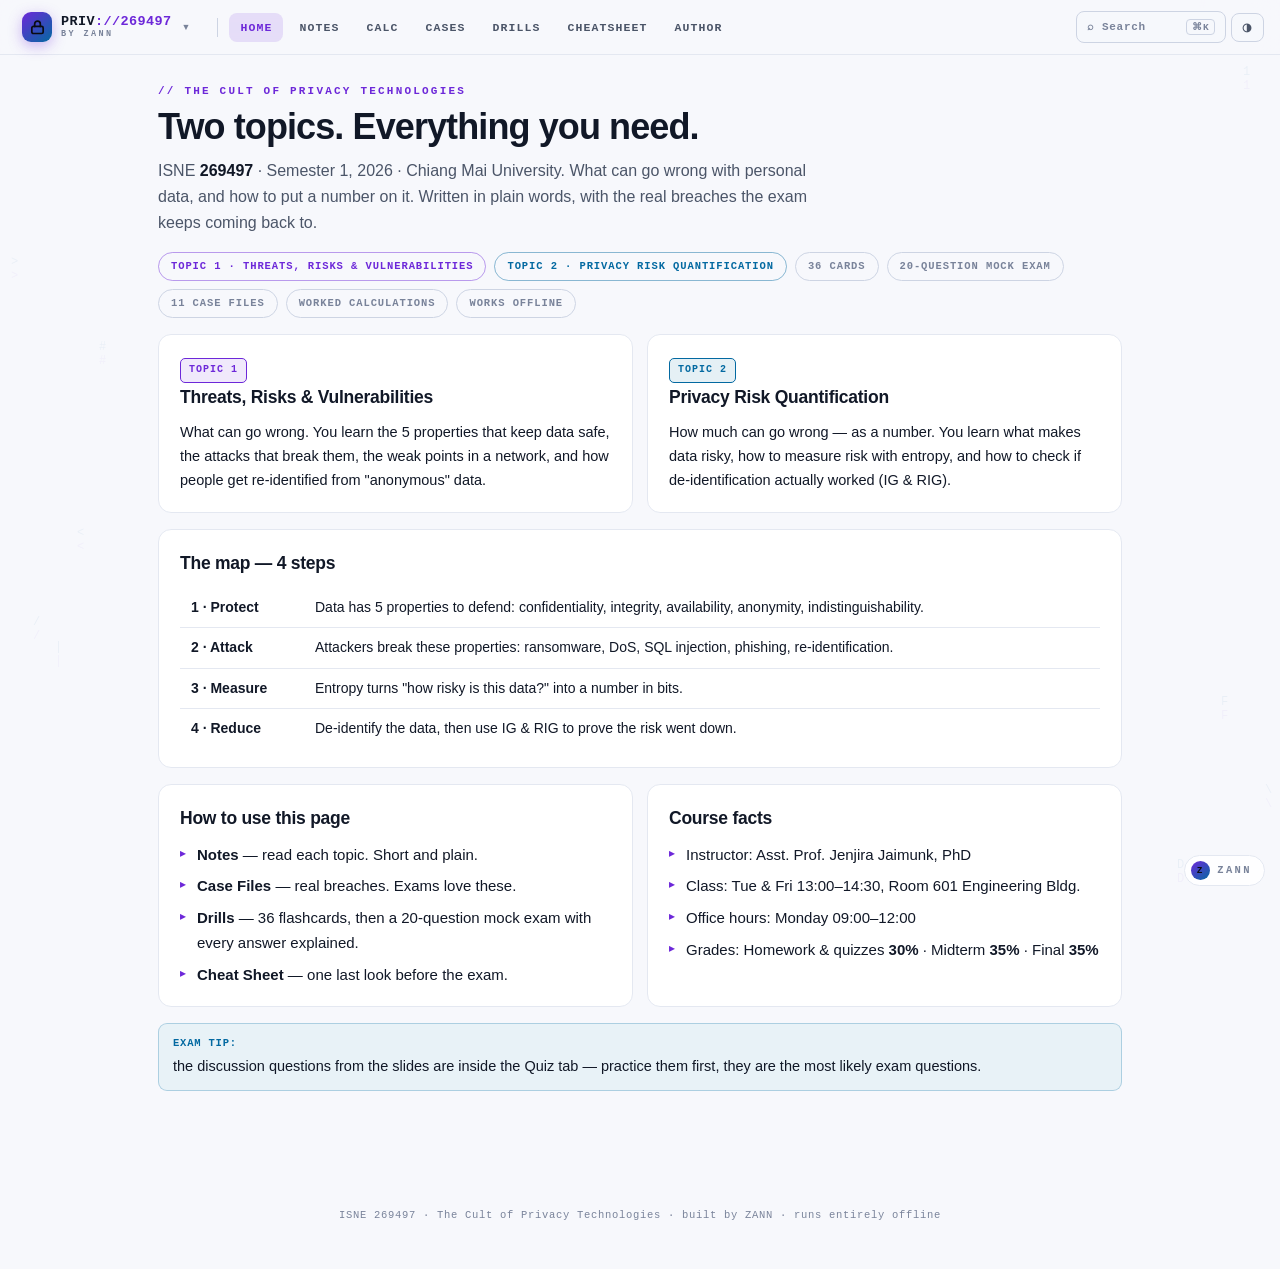
==== legacy.html @ 89003fff "Add Topic 3 and open-book midterm master pack" ====
<!DOCTYPE html>
<html lang="en" class="dark">
<head>
<meta charset="UTF-8">
<meta name="viewport" content="width=device-width, initial-scale=1.0">
<title>PRIV // 269497 Privacy Console</title>
<meta name="description" content="Offline study console for ISNE 269497 The Cult of Privacy Technologies — threats, risk quantification, real breach case files, flashcards and a mock exam.">
<meta name="theme-color" content="#0a0b12">
<style>
:root{
  --bg:#0a0b12; --bg2:#0e1019; --panel:#12151f; --panel2:#171b28; --panel3:#1d2233;
  --ink:#e9ecf6; --dim:#98a1bb; --faint:#66708c;
  --vi:#a78bfa; --vi2:#c4b5fd; --cy:#38bdf8; --gr:#34d399; --am:#fbbf24; --rd:#fb7185;
  --line:#1d2233; --line2:#2b3350;
  --mono:"SF Mono",ui-monospace,"JetBrains Mono",Menlo,Consolas,monospace;
  --sans:-apple-system,BlinkMacSystemFont,"Segoe UI",Roboto,Helvetica,Arial,sans-serif;
  --shadow:0 18px 44px rgba(0,0,0,.42);
}
html:not(.dark){
  --bg:#f7f8fc; --bg2:#eef1f8; --panel:#ffffff; --panel2:#f6f8fc; --panel3:#eef2f9;
  --ink:#131725; --ink:#111827; --dim:#4b5568; --faint:#79839a;
  --vi:#6d28d9; --vi2:#5b21b6; --cy:#0369a1; --gr:#047857; --am:#b45309; --rd:#be123c;
  --line:#e4e8f1; --line2:#cdd4e3;
  --shadow:0 18px 44px rgba(15,23,42,.12);
}
*{box-sizing:border-box;margin:0;padding:0}
html{background:var(--bg);scroll-behavior:smooth;-webkit-text-size-adjust:100%}
body{color:var(--ink);font-family:var(--sans);font-size:16px;line-height:1.65;-webkit-font-smoothing:antialiased;
  background:var(--bg);min-height:100vh;overflow-x:hidden}
a{color:var(--vi);text-decoration:none}
::selection{background:color-mix(in srgb,var(--vi) 32%,transparent)}
:focus-visible{outline:2px solid var(--vi);outline-offset:2px;border-radius:5px}
@media (prefers-reduced-motion:reduce){*{animation:none!important;transition:none!important;scroll-behavior:auto!important}}

/* ---------- live background ---------- */
#fx{position:fixed;inset:0;z-index:0;pointer-events:none;opacity:.5}
html:not(.dark) #fx{opacity:.3}
.shell{position:relative;z-index:1}

/* ---------- top bar ---------- */
#top{position:sticky;top:0;z-index:60;background:color-mix(in srgb,var(--bg) 88%,transparent);
  backdrop-filter:saturate(150%) blur(12px);border-bottom:1px solid var(--line)}
.navin{max-width:1440px;margin:0 auto;padding:9px 16px;display:flex;gap:5px;align-items:center;
  overflow:visible;flex-wrap:nowrap}
.navin>.tabbtn{flex:0 0 auto}
#csWrap{position:relative;flex:0 0 auto;margin-right:10px}
#logoBtn{display:flex;align-items:center;gap:9px;background:none;border:0;cursor:pointer;padding:3px 6px;
  border-radius:9px;color:inherit;font:inherit}
#logoBtn:hover{background:var(--panel2)}
.logomk{width:30px;height:30px;border-radius:9px;background:linear-gradient(140deg,var(--vi),var(--cy));
  display:flex;align-items:center;justify-content:center;flex:0 0 auto;box-shadow:0 4px 14px color-mix(in srgb,var(--vi) 34%,transparent)}
.logotx{display:flex;flex-direction:column;align-items:flex-start;line-height:1.05}
.logotx b{font-family:var(--mono);font-size:13.5px;letter-spacing:.4px;font-weight:800;white-space:nowrap}
.logotx b i{font-style:normal;color:var(--vi)}
.logotx span{font-family:var(--mono);font-size:8.5px;letter-spacing:2.4px;color:var(--faint);
  text-transform:uppercase;font-weight:700}
.caret{font-size:9px;color:var(--faint);margin-left:1px}
#csPop{position:absolute;top:calc(100% + 9px);left:0;width:340px;background:var(--panel);
  border:1px solid var(--line2);border-radius:14px;padding:7px;box-shadow:var(--shadow);display:none;z-index:80}
#csPop.on{display:block}
.cshead{font-family:var(--mono);font-size:9.5px;letter-spacing:2px;text-transform:uppercase;
  color:var(--faint);padding:8px 10px 6px;font-weight:700}
.csrow{display:flex;align-items:center;gap:11px;padding:9px 10px;border-radius:10px;color:inherit}
.csrow:hover{background:var(--panel2)}
.csmk{width:34px;height:34px;border-radius:9px;display:flex;align-items:center;justify-content:center;
  font-family:var(--mono);font-weight:800;font-size:10px;flex:0 0 auto;border:1px solid currentColor}
.csrow b{display:block;font-size:14px;font-weight:650;letter-spacing:-.1px}
.csrow span{display:block;font-family:var(--mono);font-size:10.5px;color:var(--faint);margin-top:1px}
.csgo{margin-left:auto;font-family:var(--mono);font-size:9.5px;font-weight:700;letter-spacing:.8px;
  color:var(--faint);border:1px solid var(--line2);border-radius:6px;padding:4px 8px;white-space:nowrap}
.csrow.here .csgo{color:var(--gr);border-color:var(--gr)}
.csfoot{border-top:1px solid var(--line);margin-top:5px;padding:8px 10px 4px;display:flex;gap:12px}
.csfoot a{font-family:var(--mono);font-size:10.5px;color:var(--faint)}
.csfoot a:hover{color:var(--vi)}
.navsep{width:1px;height:19px;background:var(--line2);margin:0 6px;flex:0 0 auto}
.tabbtn{background:none;border:0;color:var(--dim);font-family:var(--mono);font-size:11.5px;font-weight:700;
  letter-spacing:1.1px;padding:8px 11px;border-radius:8px;cursor:pointer;white-space:nowrap;transition:.14s}
.tabbtn:hover{color:var(--ink);background:var(--panel2)}
.tabbtn.on{color:var(--vi);background:color-mix(in srgb,var(--vi) 13%,transparent)}
.navsp{margin-left:auto}
.iconbtn{background:var(--panel2);border:1px solid var(--line2);color:var(--dim);border-radius:8px;
  padding:7px 10px;font-family:var(--mono);font-size:11px;font-weight:700;letter-spacing:.7px;cursor:pointer;
  white-space:nowrap;transition:.14s;flex:0 0 auto}
.iconbtn:hover{color:var(--ink);border-color:var(--vi)}
#searchBtn{display:flex;align-items:center;gap:7px;min-width:150px;color:var(--faint)}
#searchBtn kbd{margin-left:auto;font-family:var(--mono);font-size:9.5px;border:1px solid var(--line2);
  border-radius:4px;padding:1px 5px;color:var(--faint)}
@media(max-width:1080px){#searchBtn{min-width:0}#searchBtn .stxt,#searchBtn kbd{display:none}}
@media(max-width:900px){.navin{flex-wrap:wrap}.logotx span{display:none}}

/* ---------- context rail ---------- */
#rail{position:sticky;top:49px;z-index:50;background:color-mix(in srgb,var(--bg2) 92%,transparent);
  backdrop-filter:blur(10px);border-bottom:1px solid var(--line);display:none}
body.hasrail #rail{display:block}
.railin{max-width:1200px;margin:0 auto;padding:8px 16px;display:flex;gap:8px;align-items:center}
#railSel{flex:1;background:var(--panel);border:1px solid var(--line2);color:var(--ink);border-radius:8px;
  padding:7px 11px;font-family:var(--mono);font-size:12px;cursor:pointer}
.rbtn{background:var(--panel);border:1px solid var(--line2);color:var(--dim);border-radius:8px;
  padding:6px 11px;cursor:pointer;font-size:13px;font-family:var(--mono)}
.rbtn:hover:not(:disabled){color:var(--vi);border-color:var(--vi)}
.rbtn:disabled{opacity:.32;cursor:default}

/* ---------- layout ---------- */
.wrap{max-width:1000px;margin:0 auto;padding:30px 18px 90px}
.tab{display:none}
.tab.on{display:block;animation:fade .22s ease}
@keyframes fade{from{opacity:0;transform:translateY(5px)}to{opacity:1;transform:none}}
h1{font-size:clamp(25px,4.4vw,36px);font-weight:800;letter-spacing:-.9px;line-height:1.14}
.pre,.kicker{font-family:var(--mono);color:var(--vi);font-size:11px;display:block;letter-spacing:2.2px;
  margin-bottom:8px;font-weight:700;text-transform:uppercase}
h2.title{font-size:clamp(23px,4vw,32px);font-weight:800;letter-spacing:-.8px;line-height:1.16;margin-bottom:2px}
.lede,.lead{color:var(--dim);margin-top:11px;font-size:16px;max-width:660px}
h3{font-size:17.5px;font-weight:700;letter-spacing:-.25px}
h4{font-family:var(--mono);font-size:10.5px;letter-spacing:1.8px;text-transform:uppercase;color:var(--vi);
  margin-top:19px;margin-bottom:2px;font-weight:700}
p{margin-top:9px}
b,strong{font-weight:680;color:var(--ink)}

/* ---------- panels / cards ---------- */
.panel,.card,.item{background:var(--panel);border:1px solid var(--line);border-radius:13px;
  padding:19px 21px;margin-top:16px;position:relative;scroll-margin-top:118px}
.panel::before{content:"";position:absolute;top:-1px;left:18px;width:38px;height:2px;background:var(--vi);border-radius:2px}
.panel.pc::before{background:var(--cy)} .panel.pg::before{background:var(--gr)} .panel.pa::before{background:var(--am)}
.grid2{display:grid;grid-template-columns:repeat(auto-fit,minmax(270px,1fr));gap:14px;margin-top:16px}
.grid2 .card{margin-top:0}

/* ---------- badges / chips ---------- */
.badge{font-family:var(--mono);font-size:10px;letter-spacing:1px;text-transform:uppercase;padding:3px 8px;
  border-radius:5px;border:1px solid var(--line2);color:var(--faint);font-weight:700;display:inline-block}
.badge.b1,.badge.vi{color:var(--vi);border-color:var(--vi);background:color-mix(in srgb,var(--vi) 10%,transparent)}
.badge.b2,.badge.cy{color:var(--cy);border-color:var(--cy);background:color-mix(in srgb,var(--cy) 10%,transparent)}
.badge.bb{color:var(--rd);border-color:var(--rd);background:color-mix(in srgb,var(--rd) 10%,transparent)}
.badge.bw{color:var(--am);border-color:var(--am);background:color-mix(in srgb,var(--am) 10%,transparent)}
.badge.gr{color:var(--gr);border-color:var(--gr)}
.chiprow{display:flex;gap:8px;flex-wrap:wrap;margin-top:15px}
.chip{font-family:var(--mono);font-size:10.5px;letter-spacing:.9px;text-transform:uppercase;color:var(--faint);
  border:1px solid var(--line2);border-radius:20px;padding:5px 12px;font-weight:600}
.chip.c1{color:var(--vi);border-color:color-mix(in srgb,var(--vi) 45%,transparent)}
.chip.c2{color:var(--cy);border-color:color-mix(in srgb,var(--cy) 45%,transparent)}

/* ---------- tables ---------- */
table{width:100%;border-collapse:collapse;font-size:14px;margin-top:11px;display:table}
th,td{text-align:left;padding:8px 11px;border-bottom:1px solid var(--line);vertical-align:top}
th{font-family:var(--mono);font-size:10px;letter-spacing:1.3px;text-transform:uppercase;color:var(--vi);
  font-weight:700;background:color-mix(in srgb,var(--vi) 7%,transparent);border-bottom:1px solid var(--line2)}
tr:last-child td{border-bottom:0}
.tscroll{overflow-x:auto;margin-top:10px}
@media(max-width:640px){table{font-size:13px}th,td{padding:7px 8px}}

/* ---------- callouts ---------- */
.tip,.box{border-radius:9px;padding:11px 14px;margin-top:12px;font-size:14.5px;line-height:1.62}
.tip b:first-child,.box b:first-child{font-family:var(--mono);font-size:10.5px;letter-spacing:.8px;
  text-transform:uppercase;display:block;margin-bottom:3px}
.t-good,.box.rl{background:color-mix(in srgb,var(--gr) 9%,var(--panel));border:1px solid color-mix(in srgb,var(--gr) 28%,transparent)}
.t-good b:first-child,.box.rl b:first-child{color:var(--gr)}
.t-warn,.box.trap{background:color-mix(in srgb,var(--am) 10%,var(--panel));border:1px solid color-mix(in srgb,var(--am) 30%,transparent)}
.t-warn b:first-child,.box.trap b:first-child{color:var(--am)}
.t-info,.box.wild{background:color-mix(in srgb,var(--cy) 9%,var(--panel));border:1px solid color-mix(in srgb,var(--cy) 26%,transparent)}
.t-info b:first-child,.box.wild b:first-child{color:var(--cy)}
.lesson{background:color-mix(in srgb,var(--gr) 9%,var(--panel));border-left:2px solid var(--gr);
  border-radius:0 9px 9px 0;padding:10px 13px;margin-top:11px;font-size:14px}
.lesson b:first-child{color:var(--gr);font-family:var(--mono);font-size:10.5px;letter-spacing:.8px;text-transform:uppercase}

/* ---------- notes accordions ---------- */
.switch{display:flex;gap:7px;margin-top:16px;flex-wrap:wrap}
.sw{background:var(--panel);border:1px solid var(--line2);color:var(--dim);border-radius:9px;padding:9px 15px;
  font-family:var(--mono);font-size:12px;font-weight:700;letter-spacing:.4px;cursor:pointer;transition:.14s}
.sw:hover{color:var(--ink)}
.sw.on1{color:var(--vi);border-color:var(--vi);background:color-mix(in srgb,var(--vi) 12%,transparent)}
.sw.on2{color:var(--cy);border-color:var(--cy);background:color-mix(in srgb,var(--cy) 12%,transparent)}
details.note{background:var(--panel);border:1px solid var(--line);border-radius:12px;margin-top:11px;
  overflow:hidden;scroll-margin-top:118px}
details.note[open]{border-color:var(--line2)}
details.note>summary{cursor:pointer;padding:13px 16px;font-size:16px;font-weight:650;letter-spacing:-.2px;
  display:flex;align-items:center;gap:11px;user-select:none;list-style:none}
details.note>summary::-webkit-details-marker{display:none}
details.note>summary::after{content:"+";margin-left:auto;font-family:var(--mono);font-size:17px;
  color:var(--faint);font-weight:400;transition:.16s}
details.note[open]>summary::after{content:"−";color:var(--vi)}
details.note>summary:hover{background:var(--panel2)}
.num{width:25px;height:25px;border-radius:7px;display:inline-flex;align-items:center;justify-content:center;
  font-family:var(--mono);font-size:12px;font-weight:800;flex:0 0 auto}
.n1{background:color-mix(in srgb,var(--vi) 17%,transparent);color:var(--vi);border:1px solid color-mix(in srgb,var(--vi) 42%,transparent)}
.n2{background:color-mix(in srgb,var(--cy) 17%,transparent);color:var(--cy);border:1px solid color-mix(in srgb,var(--cy) 42%,transparent)}
details.note>.body{padding:2px 16px 16px;border-top:1px solid var(--line);font-size:15px}
details.note>.body>p:first-child{margin-top:12px}

/* ---------- misc content ---------- */
.mini{font-size:13px;color:var(--faint);display:inline-block}
p.mini,.sub2{font-size:13px;color:var(--faint);margin-top:7px;display:block}
.formula{font-family:var(--mono);font-size:14px;background:var(--panel3);border:1px solid var(--line2);
  border-left:2px solid var(--vi);border-radius:0 9px 9px 0;padding:13px 15px;margin-top:12px;
  color:var(--vi2);line-height:1.85;overflow-x:auto}
.kbd,code{font-family:var(--mono);font-size:.88em;background:var(--panel3);color:var(--vi);
  padding:1px 6px;border-radius:4px;border:1px solid var(--line)}
ul.clean{list-style:none;margin-top:10px}
ul.clean li{position:relative;padding-left:17px;margin-top:7px;font-size:15px}
ul.clean li::before{content:"▸";position:absolute;left:0;color:var(--vi);font-size:12px;top:1px}
ul:not(.clean){margin:9px 0 0 19px}
ul:not(.clean) li{margin-top:6px}
ol{margin:9px 0 0 21px}
ol li{margin-top:7px}
ol li::marker{font-family:var(--mono);color:var(--vi);font-size:12.5px}

/* ---------- case files ---------- */
.cases{display:grid;grid-template-columns:repeat(auto-fit,minmax(310px,1fr));gap:14px;margin-top:17px}
.case{background:var(--panel);border:1px solid var(--line);border-left:2px solid var(--rd);
  border-radius:0 13px 13px 0;padding:16px 18px;scroll-margin-top:118px}
.case .top{display:flex;align-items:baseline;gap:10px;margin-bottom:9px}
.case .top h3{font-size:16.5px;flex:1}
.case .yr{font-family:var(--mono);font-size:11px;color:var(--faint);font-weight:700;
  border:1px solid var(--line2);border-radius:5px;padding:2px 7px}
.case p{font-size:14.5px;margin-top:9px}

/* ---------- entropy lab ---------- */
.lab{background:var(--panel3);border:1px solid var(--line2);border-radius:11px;padding:15px 17px;margin-top:14px}
.lab>b:first-child{font-family:var(--mono);font-size:11px;letter-spacing:1px;text-transform:uppercase;
  color:var(--vi);display:block;margin-bottom:9px}
.lab input[type=range]{width:100%;margin-top:10px;accent-color:var(--vi);cursor:pointer}
.readout{display:flex;justify-content:space-between;gap:12px;flex-wrap:wrap;margin-top:11px;
  font-family:var(--mono);font-size:13px;color:var(--dim)}
.readout b{color:var(--vi)}
.hbar{height:9px;background:var(--panel);border:1px solid var(--line2);border-radius:6px;margin-top:10px;overflow:hidden}
.hbar>div{height:100%;background:linear-gradient(90deg,var(--vi),var(--cy));transition:width .12s}

/* ---------- flashcards ---------- */
.fc-controls{display:flex;gap:8px;flex-wrap:wrap;margin-top:16px;align-items:center}
.btn{background:var(--panel);border:1px solid var(--line2);color:var(--dim);border-radius:9px;
  padding:8px 14px;font-family:var(--mono);font-size:12px;font-weight:700;cursor:pointer;transition:.14s}
.btn:hover{color:var(--ink);border-color:var(--vi)}
.btn.primary{color:var(--vi);border-color:var(--vi);background:color-mix(in srgb,var(--vi) 12%,transparent)}
.fc-stage{margin-top:16px}
.fc{position:relative;min-height:230px;perspective:1400px;cursor:pointer}
.fc .face{position:absolute;inset:0;backface-visibility:hidden;background:var(--panel);
  border:1px solid var(--line2);border-radius:14px;padding:26px;display:flex;flex-direction:column;
  align-items:center;justify-content:center;text-align:center;transition:transform .42s cubic-bezier(.4,.2,.2,1)}
.fc .front{transform:rotateY(0)}
.fc .back{transform:rotateY(180deg);background:var(--panel2);border-color:var(--vi)}
.fc.flip .front{transform:rotateY(-180deg)}
.fc.flip .back{transform:rotateY(0)}
.fc .tag{position:absolute;top:14px;left:14px}
.fc .q{font-size:19px;font-weight:650;letter-spacing:-.3px;max-width:600px}
.fc .a{font-size:16px;color:var(--dim);max-width:620px;line-height:1.7}
.fc .hint{position:absolute;bottom:13px;font-family:var(--mono);font-size:10px;letter-spacing:1.4px;
  text-transform:uppercase;color:var(--faint)}
.fc-nav{display:flex;gap:8px;justify-content:center;align-items:center;margin-top:14px;flex-wrap:wrap}
.fc-count{font-family:var(--mono);font-size:12px;color:var(--faint);min-width:66px;text-align:center}
.fc-score{text-align:center;margin-top:11px;font-family:var(--mono);font-size:12px;color:var(--faint)}
.fc-score .g{color:var(--gr)} .fc-score .r{color:var(--am)}

/* ---------- quiz ---------- */
.qbar{height:4px;background:var(--panel3);border-radius:3px;overflow:hidden;margin-top:16px}
.qbar>div{height:100%;background:linear-gradient(90deg,var(--vi),var(--cy));transition:width .3s}
.qmeta{display:flex;justify-content:space-between;font-family:var(--mono);font-size:11.5px;
  color:var(--faint);margin-top:9px;letter-spacing:.5px}
.qcard{background:var(--panel);border:1px solid var(--line);border-radius:13px;padding:20px 22px;margin-top:11px}
.qcard h3{font-size:17.5px;line-height:1.5;margin-bottom:14px;font-weight:650}
.opt{display:flex;align-items:flex-start;gap:11px;width:100%;text-align:left;background:var(--panel2);
  border:1px solid var(--line2);color:var(--ink);border-radius:10px;padding:12px 14px;margin-top:8px;
  cursor:pointer;font-size:15px;font-family:inherit;line-height:1.5;transition:.13s}
.opt:hover{border-color:var(--vi)}
.opt .mark{width:17px;height:17px;border-radius:5px;border:1.5px solid var(--line2);flex:0 0 auto;margin-top:2px}
.opt.sel{border-color:var(--vi)} .opt.sel .mark{background:var(--vi);border-color:var(--vi)}
.opt.ok{border-color:var(--gr);background:color-mix(in srgb,var(--gr) 12%,var(--panel2))}
.opt.ok .mark{background:var(--gr);border-color:var(--gr)}
.opt.no{border-color:var(--rd);background:color-mix(in srgb,var(--rd) 12%,var(--panel2))}
.opt.no .mark{background:var(--rd);border-color:var(--rd)}
.opt.dim{opacity:.44}
.expl{display:none} .expl.show{display:block}
.qactions{display:flex;gap:9px;margin-top:15px}
.qresult{text-align:center}
.qresult .big{font-family:var(--mono);font-size:44px;font-weight:800;color:var(--vi);margin:6px 0}
.review-item{text-align:left;font-size:13.5px;padding:7px 11px;border-radius:8px;margin-top:6px;
  border:1px solid var(--line);background:var(--panel2)}
.review-item.good{border-color:color-mix(in srgb,var(--gr) 40%,transparent);color:var(--gr)}
.review-item.bad{border-color:color-mix(in srgb,var(--rd) 40%,transparent);color:var(--rd)}

/* ---------- cheat sheet ---------- */
.cheat h3{margin-top:24px;display:flex;align-items:center;gap:9px;font-size:16.5px}
.cheat .card{margin-top:10px;padding:15px 17px}

/* ---------- command palette ---------- */
#pal{position:fixed;inset:0;z-index:200;background:rgba(3,5,12,.68);backdrop-filter:blur(5px);
  display:none;align-items:flex-start;justify-content:center;padding:11vh 18px}
#pal.on{display:flex}
.palbox{width:100%;max-width:620px;background:var(--panel);border:1px solid var(--line2);border-radius:15px;
  box-shadow:var(--shadow);overflow:hidden}
#palIn{width:100%;background:none;border:0;border-bottom:1px solid var(--line);color:var(--ink);
  padding:16px 19px;font-size:16px;font-family:inherit;outline:0}
#palList{max-height:400px;overflow-y:auto;padding:7px}
.palit{display:flex;align-items:center;gap:11px;padding:9px 12px;border-radius:9px;cursor:pointer}
.palit.sel,.palit:hover{background:var(--panel2)}
.palit .pk{font-family:var(--mono);font-size:9.5px;font-weight:800;letter-spacing:.6px;color:var(--vi);
  border:1px solid color-mix(in srgb,var(--vi) 45%,transparent);border-radius:5px;padding:2px 6px;flex:0 0 auto;min-width:46px;text-align:center}
.palit b{font-size:14.5px;font-weight:600;display:block}
.palit span{font-size:12px;color:var(--faint);display:block}
.palempty{padding:22px;text-align:center;color:var(--faint);font-size:14px}

/* ---------- watermark + footer ---------- */
#wm{position:fixed;right:15px;bottom:14px;z-index:40;display:flex;align-items:center;gap:7px;
  font-family:var(--mono);font-size:10.5px;letter-spacing:2.4px;font-weight:800;color:var(--faint);
  background:color-mix(in srgb,var(--panel) 82%,transparent);border:1px solid var(--line);
  border-radius:20px;padding:5px 12px 5px 6px;pointer-events:none;backdrop-filter:blur(6px)}
#wm i{width:19px;height:19px;border-radius:50%;background:linear-gradient(140deg,var(--vi),var(--cy));
  display:flex;align-items:center;justify-content:center;font-style:normal;font-size:9.5px;color:#0a0b12;font-weight:900}
@media(max-width:620px){#wm{display:none}}
.footer{text-align:center;color:var(--faint);font-family:var(--mono);font-size:10.5px;
  padding:26px 0 46px;letter-spacing:.7px}
.skip{position:absolute;left:-9999px;top:0;background:var(--vi);color:#0a0b12;padding:9px 15px;
  border-radius:0 0 8px 0;font-weight:700;z-index:300}
.skip:focus{left:0}
.kv{display:flex;gap:11px;padding:9px 0;border-bottom:1px solid var(--line);font-size:14.5px}
.kv:last-child{border-bottom:0}
.kv b{font-family:var(--mono);font-size:10.5px;letter-spacing:1.2px;text-transform:uppercase;
  color:var(--faint);min-width:118px;padding-top:3px}
@media(max-width:560px){.kv{flex-direction:column;gap:2px}}
</style>
</head>
<body>
<a class="skip" href="#main">Skip to content</a>
<canvas id="fx"></canvas>
<div class="shell">

<header id="top">
 <div class="navin">
  <div id="csWrap">
    <button id="logoBtn" aria-haspopup="true" aria-expanded="false" title="Switch course">
      <span class="logomk"><svg width="17" height="17" viewBox="0 0 24 24" fill="none" stroke="#0a0b12" stroke-width="2.4" stroke-linecap="round" stroke-linejoin="round"><rect x="4" y="10.5" width="16" height="10" rx="2.2"/><path d="M8 10.5V7a4 4 0 0 1 8 0v3.5"/></svg></span>
      <span class="logotx"><b>PRIV<i>://269497</i></b><span>by zann</span></span>
      <span class="caret">▼</span>
    </button>
    <div id="csPop" role="menu">
      <div class="cshead">// switch course</div>
      <a class="csrow" href="https://zann208.github.io/study/"><span class="csmk" style="color:var(--gr)">ALL</span><span style="flex:1"><b>All courses</b><span>semester overview</span></span><span class="csgo">HOME ↗</span></a>
      <a class="csrow" href="https://zann208.github.io/netdes/"><span class="csmk" style="color:#22d3ee">NET</span><span style="flex:1"><b>Network Design</b><span>261434 · CPE434</span></span><span class="csgo">OPEN ↗</span></a>
      <a class="csrow" href="https://zann208.github.io/wnet/"><span class="csmk" style="color:#38bdf8">WLN</span><span style="flex:1"><b>Wireless Networks</b><span>269430</span></span><span class="csgo">OPEN ↗</span></a>
      <a class="csrow" href="https://zann208.github.io/algo/"><span class="csmk" style="color:#f0b429">ALG</span><span style="flex:1"><b>Algorithms for iSNE</b><span>269202 · ISNE</span></span><span class="csgo">OPEN ↗</span></a>
      <a class="csrow here" id="csSelf" href="#"><span class="csmk" style="color:var(--vi)">PRV</span><span style="flex:1"><b>Privacy Technologies</b><span>269497 · ISNE</span></span><span class="csgo">HERE</span></a>
      <a class="csrow" href="https://zann208.github.io/os/"><span class="csmk" style="color:#34d399">OS</span><span style="flex:1"><b>Operating Systems</b><span>261305</span></span><span class="csgo">OPEN &#8599;</span></a>
      <div class="csfoot"><a href="https://zann208.github.io" target="_blank" rel="noopener">portfolio ↗</a><a href="https://github.com/Zann208" target="_blank" rel="noopener">github ↗</a></div>
    </div>
  </div>
  <span class="navsep"></span>
  <button class="tabbtn on" data-tab="home">HOME</button>
  <button class="tabbtn" data-tab="notes">NOTES</button>
  <button class="tabbtn" data-tab="calc">CALC</button>
  <button class="tabbtn" data-tab="cases">CASES</button>
  <button class="tabbtn" data-tab="drills">DRILLS</button>
  <button class="tabbtn" data-tab="cheat">CHEATSHEET</button>
  <button class="tabbtn" data-tab="author">AUTHOR</button>
  <span class="navsp"></span>
  <button class="iconbtn" id="searchBtn"><span>⌕</span><span class="stxt">Search</span><kbd>⌘K</kbd></button>
  <button class="iconbtn" id="themeBtn" title="Light / dark">◑</button>
 </div>
</header>

<div id="rail">
 <div class="railin">
  <button class="rbtn" id="rPrev" title="Previous">‹</button>
  <select id="railSel" aria-label="Jump to section"></select>
  <button class="rbtn" id="rNext" title="Next">›</button>
  <button class="rbtn" id="rTop" title="Back to top">↑ TOP</button>
 </div>
</div>

<main id="main">

<!-- ============ HOME ============ -->
<section class="tab on" id="home"><div class="wrap">
  <h1><span class="pre">// THE CULT OF PRIVACY TECHNOLOGIES</span>Two topics. Everything you need.</h1>
  <p class="lede">ISNE <b>269497</b> · Semester 1, 2026 · Chiang Mai University. What can go wrong with personal data, and how to put a number on it. Written in plain words, with the real breaches the exam keeps coming back to.</p>
  <div class="chiprow">
    <span class="chip c1">Topic 1 · Threats, Risks &amp; Vulnerabilities</span>
    <span class="chip c2">Topic 2 · Privacy Risk Quantification</span>
    <span class="chip">36 cards</span>
    <span class="chip">20-question mock exam</span>
    <span class="chip">11 case files</span>
    <span class="chip">worked calculations</span>
    <span class="chip">works offline</span>
  </div>

<div class="grid2">
    <div class="card">
      <span class="badge b1">Topic 1</span>
      <h3 style="margin-bottom:8px;">Threats, Risks &amp; Vulnerabilities</h3>
      <p style="font-size:14.5px;">What can go wrong. You learn the 5 properties that keep data safe, the attacks that break them, the weak points in a network, and how people get re-identified from "anonymous" data.</p>
    </div>
    <div class="card">
      <span class="badge b2">Topic 2</span>
      <h3 style="margin-bottom:8px;">Privacy Risk Quantification</h3>
      <p style="font-size:14.5px;">How much can go wrong — as a number. You learn what makes data risky, how to measure risk with entropy, and how to check if de-identification actually worked (IG &amp; RIG).</p>
    </div>
  </div>

  <div class="card" style="margin-top:16px;">
    <h3 style="margin-bottom:10px;">The map — 4 steps</h3>
    <table>
      <tr><td><b>1 · Protect</b></td><td>Data has 5 properties to defend: confidentiality, integrity, availability, anonymity, indistinguishability.</td></tr>
      <tr><td><b>2 · Attack</b></td><td>Attackers break these properties: ransomware, DoS, SQL injection, phishing, re-identification.</td></tr>
      <tr><td><b>3 · Measure</b></td><td>Entropy turns "how risky is this data?" into a number in bits.</td></tr>
      <tr><td><b>4 · Reduce</b></td><td>De-identify the data, then use IG &amp; RIG to prove the risk went down.</td></tr>
    </table>
  </div>

  <div class="grid2" style="margin-top:16px;">
    <div class="card">
      <h3 style="margin-bottom:10px;">How to use this page</h3>
      <ul class="clean" style="font-size:14.5px;">
        <li><b>Notes</b> — read each topic. Short and plain.</li>
        <li><b>Case Files</b> — real breaches. Exams love these.</li>
        <li><b>Drills</b> — 36 flashcards, then a 20-question mock exam with every answer explained.</li>
        <li><b>Cheat Sheet</b> — one last look before the exam.</li>
      </ul>
    </div>
    <div class="card">
      <h3 style="margin-bottom:10px;">Course facts</h3>
      <ul class="clean" style="font-size:14.5px;">
        <li>Instructor: Asst. Prof. Jenjira Jaimunk, PhD</li>
        <li>Class: Tue &amp; Fri 13:00–14:30, Room 601 Engineering Bldg.</li>
        <li>Office hours: Monday 09:00–12:00</li>
        <li>Grades: Homework &amp; quizzes <b>30%</b> · Midterm <b>35%</b> · Final <b>35%</b></li>
      </ul>
    </div>
  </div>

  <div class="tip t-info" style="margin-top:16px;"><b>Exam tip:</b> the discussion questions from the slides are inside the Quiz tab — practice them first, they are the most likely exam questions.</div>
</div></section>

<!-- ============ NOTES ============ -->
<section class="tab" id="notes"><div class="wrap">
  <h1><span class="pre">// LEARN</span>Notes</h1>
  <p class="lede">Pick a topic, open one box at a time. Every box is one idea, and every idea earns its place on the exam.</p>
<div class="switch">
    <button class="sw on1" id="swT1">Topic 1 · Threats &amp; Risks</button>
    <button class="sw" id="swT2">Topic 2 · Measuring Risk</button>
  </div>
  <div id="notesT1">

    <details class="note" open>
      <summary><span class="num n1">1</span> Security vs Privacy — the two big words</summary>
      <div class="body">
        <table>
          <tr><th>Data Security</th><th>Information Privacy</th></tr>
          <tr>
            <td>Protects data from being <b>stolen, changed, or destroyed</b>.<br><span class="mini">Tools: encryption, firewalls, access controls, authentication, regular updates.</span></td>
            <td>Controls <b>who can see</b> personal info and <b>how it is used</b>.<br><span class="mini">Covers: names, addresses, money and health info.</span></td>
          </tr>
        </table>
        <p>Privacy also means: collect only what is needed, be open about it, and get consent. People should know how and why their data is collected.</p>
        <div class="tip t-good"><b>Memory trick:</b> Security = protecting the <b>data</b>. Privacy = protecting the <b>person</b> behind the data.</div>
      </div>
    </details>

    <details class="note">
      <summary><span class="num n1">2</span> The CIA triad — 3 security properties</summary>
      <div class="body">
        <table>
          <tr><th>Property</th><th>Simple meaning</th><th>Broken by</th></tr>
          <tr><td><b>C</b>onfidentiality</td><td>Only the right people can see the data.</td><td>Data breaches, ransomware (WannaCry), insiders selling secrets.</td></tr>
          <tr><td><b>I</b>ntegrity</td><td>The data has not been changed — you can trust it.</td><td>Hackers modifying data, phishing emails, fake news, misinformation.</td></tr>
          <tr><td><b>A</b>vailability</td><td>You can reach the data when you need it.</td><td>DoS attacks — flooding a server until it fails (GitHub 2018).</td></tr>
        </table>
        <p><b>DoS in one line:</b> the attacker sends more requests than the service can handle, so real users get locked out.</p>
      </div>
    </details>

    <details class="note">
      <summary><span class="num n1">3</span> The 2 privacy properties</summary>
      <div class="body">
        <table>
          <tr><th>Property</th><th>Simple meaning</th><th>Example</th></tr>
          <tr><td><b>Anonymity</b></td><td>An action cannot be linked to your real identity.</td><td>E-voting — nobody should learn who you voted for.</td></tr>
          <tr><td><b>Indistinguishability</b></td><td>You cannot be picked out of the crowd in a dataset.</td><td>AOL 2006 — people were picked out of "anonymous" search logs.</td></tr>
        </table>
        <div class="tip t-warn"><b>Exam favourite:</b> "Someone was re-identified from an anonymised dataset. Which property broke?" → <b>Indistinguishability</b>.</div>
      </div>
    </details>

    <details class="note">
      <summary><span class="num n1">4</span> How to protect each property</summary>
      <div class="body">
        <p>One defence per property. Know this mapping cold — it is a classic multi-choice question.</p>
        <table>
          <tr><th>Defence</th><th>Protects</th><th>How</th></tr>
          <tr><td><b>Encryption + access controls</b></td><td>Confidentiality</td><td>Only people with the key or access rights can read the data.</td></tr>
          <tr><td><b>Hashing + logs</b></td><td>Integrity</td><td>Compare hash values or check logs to spot any change. One changed character → totally different hash.</td></tr>
          <tr><td><b>Backups</b></td><td>Availability</td><td>If data is lost or locked, restore it from the backup.</td></tr>
          <tr><td><b>De-identification</b></td><td>Anonymity + Indistinguishability</td><td>Techniques like k-anonymity and differential privacy hide who is who.</td></tr>
        </table>
        <p><b>Hashing in one line:</b> a function that turns any value into a unique "digest" — change the input a tiny bit and the digest changes completely.</p>
      </div>
    </details>

    <details class="note">
      <summary><span class="num n1">5</span> Information systems &amp; the 3 states of data</summary>
      <div class="body">
        <p>An information system (IS) network = software + hardware + Internet + IoT devices + <b>users</b>, all sharing data. Data lives in 3 states:</p>
        <table>
          <tr><th>State</th><th>Meaning</th><th>Example</th></tr>
          <tr><td><b>At rest</b></td><td>Stored</td><td>Data sitting in a database.</td></tr>
          <tr><td><b>In transit</b></td><td>Moving</td><td>Data sent over the Internet.</td></tr>
          <tr><td><b>In use</b></td><td>Being processed</td><td>Data open in an app on your laptop.</td></tr>
        </table>
      </div>
    </details>

    <details class="note">
      <summary><span class="num n1">6</span> Weak points — 5 vulnerable components</summary>
      <div class="body">
        <table>
          <tr><th>Component</th><th>Main attack</th><th>Fix</th></tr>
          <tr><td><b>Modem / WiFi</b></td><td>OS exploit; man-in-the-middle (attacker sits between you and the other side, reads or changes traffic).</td><td>Keep OS updated, use a firewall, encrypt the WiFi network.</td></tr>
          <tr><td><b>Database</b></td><td>SQL injection — attacker types malicious SQL into an input box and the database runs it.</td><td>Encrypt stored data, de-identify shared data, access controls, monitoring.</td></tr>
          <tr><td><b>Computer</b></td><td>Malware, ransomware, OS exploits (WannaCry).</td><td>Antivirus, firewall, updates, backups.</td></tr>
          <tr><td><b>IoT devices</b></td><td>Default passwords, weak security → spying, botnets, entry point (casino fish tank).</td><td>Change default passwords, update firmware, encrypt communication.</td></tr>
          <tr><td><b>Humans</b></td><td>Social engineering &amp; phishing — tricking people into giving info. Plus malicious insiders (Snowden).</td><td>Security training, strong authentication, tech + vigilant people.</td></tr>
        </table>
        <p><b>Firewall in one line:</b> a barrier between your private network and the Internet — lets safe traffic in, keeps bad traffic out.</p>
        <div class="tip t-warn"><b>Why are humans the weak point?</b> Low awareness, easy to phish, weak passwords, click bad links — and insiders are trusted, so their damage is huge.</div>
      </div>
    </details>

    <details class="note">
      <summary><span class="num n1">7</span> Re-identification — 4 attack types</summary>
      <div class="body">
        <p><b>Re-identification</b> = working out who someone is from "anonymous" data, then learning more about them. It breaks anonymity, indistinguishability and confidentiality.</p>
        <table>
          <tr><th>Attack</th><th>Simple meaning</th><th>Example</th></tr>
          <tr><td><b>Inference</b></td><td>Learn or predict facts about a person from the data.</td><td>AOL: find one person's searches → read all their searches.</td></tr>
          <tr><td><b>Amplification</b></td><td>Link public data with anonymised data to learn new facts.</td><td>Match medical records to public social media profiles.</td></tr>
          <tr><td><b>Differencing</b></td><td>Compare two query results; the difference exposes one person.</td><td>Count diagnoses with target vs without → target's diagnosis.</td></tr>
          <tr><td><b>Reconstruction</b></td><td>Rebuild original data from aggregated or synthetic data.</td><td>Rebuild personal movement paths from aggregate mobility data.</td></tr>
        </table>
        <div class="tip t-good"><b>Memory trick — I·A·D·R:</b> "<b>I</b> <b>A</b>lways <b>D</b>iscover <b>R</b>ecords."</div>
      </div>
    </details>

    <details class="note">
      <summary><span class="num n1">8</span> Auxiliary knowledge — what attackers use</summary>
      <div class="body">
        <p>Re-identification usually needs extra knowledge on top of the dataset. Three kinds:</p>
        <table>
          <tr><th>Type</th><th>Meaning</th><th>Examples</th></tr>
          <tr><td><b>Unique identifiers</b></td><td>One value = one person.</td><td>Email, phone number, medical record number.</td></tr>
          <tr><td><b>Quasi-identifiers</b></td><td>Not unique alone — unique when <b>combined</b>.</td><td>Gender + date of birth + ZIP code.</td></tr>
          <tr><td><b>Background knowledge</b></td><td>Things the attacker already knows about the target.</td><td>"Only she visited the clinic that day."</td></tr>
        </table>
        <div class="tip t-info"><b>Key number:</b> ~<b>87%</b> of the US population can be uniquely identified from just <b>gender + date of birth + 5-digit ZIP</b> (Sweeney, 2000).</div>
        <p><b>Adversary</b> = any person, group, organisation or government that wants to cause harm through cyber activity (NIST).</p>
      </div>
    </details>

  </div>
  <div id="notesT2" style="display:none;">

    <details class="note" open>
      <summary><span class="num n2">1</span> What makes data risky — 4 key elements</summary>
      <div class="body">
        <table>
          <tr><th>Element</th><th>Simple meaning</th><th>Example</th></tr>
          <tr><td><b>Uniqueness</b></td><td>Rare values stand out → easy to re-identify.</td><td>"Jenjira" is rarer than "John" → higher risk.</td></tr>
          <tr><td><b>Uniformity</b></td><td>The same value repeating for one person across time → easy to infer.</td><td>Someone keeps searching the same illness → the illness is clearly theirs.</td></tr>
          <tr><td><b>Linkable tokens</b></td><td>Values holding personal info (PII) that can link to a person.</td><td>An email address left inside free-text feedback.</td></tr>
          <tr><td><b>Correlation</b></td><td>Knowing one attribute lets you guess another. Also links records <b>across datasets</b>.</td><td>Part-time job ↔ late-submission penalty.</td></tr>
        </table>
        <p><b>Direct identifiers (DIDs)</b> point at a person by themselves (name, email, phone). <b>Quasi-identifiers (QIDs)</b> only work in combination (birth date, gender, postcode).</p>
      </div>
    </details>

    <details class="note">
      <summary><span class="num n2">2</span> k-anonymity &amp; l-diversity — the two defence models</summary>
      <div class="body">
        <table>
          <tr><th>Model</th><th>Fights</th><th>Rule</th></tr>
          <tr><td><b>k-anonymity</b></td><td>Uniqueness</td><td>Every value (or combo of values) must appear in at least <b>k</b> records → each record hides among at least <b>k−1</b> look-alikes.</td></tr>
          <tr><td><b>l-diversity</b></td><td>Uniformity</td><td>Each group of similar records must hold at least <b>l different</b> sensitive values.</td></tr>
        </table>
        <p><b>k example:</b> k = 5 → at least 5 records share the value "Jenjira", so every record looks like at least 4 others. Harder (not impossible!) to single anyone out.</p>
        <p><b>l example:</b> a patient has 10 visits all saying "chest pain". With l = 3, the records must be changed so the group shows at least 3 values, e.g. "chest pain", "headache", "fever".</p>
      </div>
    </details>

    <details class="note">
      <summary><span class="num n2">3</span> Threat models — what does the attacker know?</summary>
      <div class="body">
        <p>A <b>threat model</b> describes the intent and capability (knowledge) of an adversary. More assumed knowledge → higher estimated risk.</p>
        <table>
          <tr><th>Threat model</th><th>The adversary knows…</th><th>Risk</th></tr>
          <tr><td><b>1 · Single attribute</b></td><td>One value about the target, e.g. their postcode.</td><td>Lowest</td></tr>
          <tr><td><b>2 · Combination of attributes</b></td><td>Several values, e.g. postcode + medical code.</td><td>Higher</td></tr>
          <tr><td><b>3 · Direct identifiers</b></td><td>No attributes — but can pull a direct identifier (like a phone number) out of the data and link it to external sources (phone directory, voter records).</td><td>High</td></tr>
        </table>
      </div>
    </details>

    <details class="note">
      <summary><span class="num n2">4</span> The privacy spectrum — 0.0 to 1.0</summary>
      <div class="body">
        <p>Risk is a scale, not a yes/no. Memorise the 5 marks:</p>
        <table>
          <tr><th>Value</th><th>Level</th><th>Meaning</th></tr>
          <tr><td><b>0.0</b></td><td>Absolute privacy</td><td>The adversary can learn nothing.</td></tr>
          <tr><td><b>0.25</b></td><td>Suspicion — low</td><td>Some risk, but low confidence.</td></tr>
          <tr><td><b>0.5</b></td><td>Suspicion — moderate</td><td>Data might be exposed; moderate confidence.</td></tr>
          <tr><td><b>0.75</b></td><td>Suspicion — high</td><td>High confidence, but not proved.</td></tr>
          <tr><td><b>1.0</b></td><td>Provably exposed</td><td>The adversary can provably re-identify or infer.</td></tr>
        </table>
        <p class="mini">To place a dataset on this scale we need a number → that is why we compute entropy, IG and RIG.</p>
      </div>
    </details>

    <details class="note">
      <summary><span class="num n2">5</span> Entropy — risk as a number</summary>
      <div class="body">
        <p><b>Entropy</b> (Shannon) measures the amount of information — the uncertainty — in a variable, in <b>bits</b>.</p>
        <div class="formula">H(X) = − Σ p(x) · log₂ p(x)</div>
        <p>In words: for each possible value, multiply its probability by the log₂ of that probability, add them all up, flip the sign.</p>
        <table>
          <tr><th>Coin example</th><th>Probabilities</th><th>Entropy</th></tr>
          <tr><td>Fair coin</td><td>0.5 / 0.5</td><td><b>1 bit</b> — maximum uncertainty</td></tr>
          <tr><td>Slightly unfair</td><td>0.6 / 0.4</td><td><b>0.971 bits</b></td></tr>
          <tr><td>Very unfair</td><td>0.8 / 0.2</td><td><b>0.722 bits</b></td></tr>
          <tr><td>Always heads</td><td>1.0 / 0.0</td><td><b>0 bits</b> — no new info, outcome already known</td></tr>
        </table>
        <div class="tip t-info"><b>How to read it in this course:</b> spread-out, unique values → high entropy → more information for the attacker → <b>higher re-identification risk</b>. One dominant value → low entropy → little to learn.</div>
        <div class="lab">
          <b>🎛 Entropy lab</b> — drag p(heads) and watch H(X):
          <input type="range" id="entSlider" min="0" max="100" value="50">
          <div class="readout">
            <span>p(heads) = <b id="entP">0.50</b> · p(tails) = <b id="entQ">0.50</b></span>
            <span style="font-size:20px;">H(X) = <b id="entH">1.000</b> bits</span>
          </div>
          <div class="hbar"><div id="entBar" style="width:100%;"></div></div>
          <p class="mini" style="margin-top:8px;">Notice: H peaks at 1 bit when p = 0.5 (50/50) and drops to 0 when the outcome is certain.</p>
        </div>
      </div>
    </details>

    <details class="note">
      <summary><span class="num n2">6</span> How to calculate entropy — the method, step by step</summary>
      <div class="body">
        <p>Alejandra's anonymised dataset has <b>10 records</b> with two attributes: a <b>postcode</b> and a <b>medical code</b>. The exam gives you a table like this and asks for the risk under each threat model. Here is the procedure that works every time.</p>

        <h4 style="margin-top:16px">The five steps</h4>
        <ol>
          <li><b>Read the threat model</b> — it tells you what the adversary knows, and that decides what counts as one "value". One attribute → the value is that attribute. Two attributes → the value is the <b>pair</b>.</li>
          <li><b>Group the records</b> by that value and count each group. The counts must add up to 10.</li>
          <li><b>Turn counts into probabilities:</b> p = count / total.</li>
          <li><b>Apply the formula</b> to every group and add up:</li>
        </ol>
        <div class="formula">H(X) = − Σ p(x) · log₂ p(x)</div>
        <ol start="5">
          <li><b>Check your answer</b> against the three tests below before you write it down.</li>
        </ol>

        <h4>The log₂ table — memorise this row</h4>
        <p>Every probability in this course is a tenth, so you only ever need nine values. Notice the pattern: <b>doubling p subtracts exactly 1</b> (0.1→0.2→0.4→0.8, and 0.3→0.6).</p>
        <div class="tscroll"><table>
          <tr><th>p</th><th>0.1</th><th>0.2</th><th>0.3</th><th>0.4</th><th>0.5</th><th>0.6</th><th>0.7</th><th>0.8</th><th>0.9</th></tr>
          <tr><td><b>log₂ p</b></td><td>−3.322</td><td>−2.322</td><td>−1.737</td><td>−1.322</td><td>−1.000</td><td>−0.737</td><td>−0.515</td><td>−0.322</td><td>−0.152</td></tr>
          <tr><td><b>−p·log₂ p</b></td><td>0.332</td><td>0.464</td><td>0.521</td><td>0.529</td><td>0.500</td><td>0.442</td><td>0.360</td><td>0.258</td><td>0.137</td></tr>
        </table></div>
        <p class="mini">The bottom row is the one you actually add up — it already has the minus sign folded in, so <b>H is just the sum of those numbers</b>. No sign errors.</p>

        <h4>Worked — TM 1, adversary knows the postcode</h4>
        <p>Group the 10 records by postcode: <b>2015</b> appears 3 times, <b>2016</b> 6 times, <b>2017</b> once.</p>
        <div class="formula">p = 0.3, 0.6, 0.1<br>H = 0.521 + 0.442 + 0.332 = <b>1.295 bits</b></div>
        <div class="tip t-info"><b>Note</b>2015, 2016 and 2017 are <b>postcodes</b>, not years. Do not let them trick you into reading the table as a timeline.</div>

        <h4>Worked — TM 2, adversary knows the medical code</h4>
        <p>Group by medical code: <b>A</b> 5 times, <b>B</b> 4 times, <b>C</b> once.</p>
        <div class="formula">p = 0.5, 0.4, 0.1<br>H = 0.500 + 0.529 + 0.332 = <b>1.361 bits</b></div>

        <h4>TM 3, adversary knows both</h4>
        <p>Now the value is the <b>pair</b> (postcode, medical code). Group the 10 records by pair, get each p, and sum the same way. Whatever pairs the data gives you, the answer must survive all three checks:</p>

        <div class="tip t-warn"><b>Correction — the printed TM 3 is wrong</b>
        The version of this example circulating with pairs <span class="kbd">(2015,A) 3 · (2016,A) 3 · (2016,B) 3 · (2017,C) 1</span> giving 1.895 bits <b>does not match the data</b>, and the lecturer has confirmed it is an error.
        <br><br>Add those pairs up by medical code and you get <b>A = 6, B = 3</b> — but TM 2 says <b>A = 5, B = 4</b>. The same ten records cannot be both. Use the real pairs from the slide and recompute with the method above; the arithmetic in TM 1 and TM 2 is correct and unaffected.</div>

        <h4>Three checks that catch almost every mistake</h4>
        <ol class="clean">
          <li><b>Probabilities sum to 1.</b> If your counts do not total 10, you grouped something wrong.</li>
          <li><b>Marginals must reproduce the single-attribute tables.</b> Collapse the joint pairs down to one attribute and you must get TM 1's counts back; collapse the other way and you must get TM 2's. <b>This is the check that catches the error above</b> — and the one worth doing in the exam, because it costs ten seconds.</li>
          <li><b>The joint can never be smaller than either part, and never bigger than their sum.</b>
          <div class="formula" style="margin-top:8px">max(H(X), H(Y)) ≤ H(X,Y) ≤ H(X) + H(Y)<br>1.361 ≤ H(TM3) ≤ 2.656</div>
          Adding an attribute can only keep the uncertainty the same or raise it — never lower it.</li>
        </ol>
        <p class="mini">Worth knowing: the bad 1.895 <i>does</i> sit inside those bounds, so check 3 alone would have passed it. Only check 2 exposes it. Do both.</p>

        <h4>What the example is teaching</h4>
        <ul class="clean">
          <li><b>TM 3 is always the riskiest.</b> Knowing two attributes gives the adversary the most information, because combined values are more unique than either alone. That conclusion holds no matter which pairs are correct.</li>
          <li><b>Combining attributes raises uniqueness</b>, and more unique → higher re-identification risk.</li>
          <li><b>TM 2 is slightly riskier than TM 1</b> — 1.361 against 1.295. Medical codes (0.5 / 0.4) sit closer to an even split than postcodes (0.3 / 0.6), and an even split carries the most uncertainty. More uncertainty → higher entropy → in this course, <b>less privacy</b>.</li>
        </ul>
      </div>
    </details>

    <details class="note">
      <summary><span class="num n2">7</span> Did de-identification work? — IG &amp; RIG</summary>
      <div class="body">
        <p>After de-identifying, prove the risk dropped. Two ways: compare entropy before vs after, or compute:</p>
        <table>
          <tr><th>Metric</th><th>Meaning</th><th>Reading</th></tr>
          <tr><td><b>IG</b> — Information Gain</td><td>How much of the original data X can be learned from the de-identified version Y.</td><td><b>Lower = safer.</b></td></tr>
          <tr><td><b>RIG</b> — Relative IG</td><td>IG scaled to 0.0–1.0 by dividing by H(X).</td><td>Comparable across datasets — matches the privacy spectrum.</td></tr>
        </table>
        <div class="formula">IG = H(X) − H(X|Y) &nbsp;&nbsp;&nbsp; RIG = IG / H(X)</div>
        <p><b>The encoding example:</b> names are encoded phonetically — "Peter" and "Pete" both become <span class="kbd">p360</span>, the Smith family becomes <span class="kbd">s530</span>. The adversary sees only the codes.</p>
        <div class="tip t-warn"><b>Slide figures under correction</b>The lecturer has confirmed an error in the printed numbers for this example. The leak is <b>1 bit</b> either way; what changes is the H(X) you divide by, so RIG comes out <b>0.50</b> or <b>0.67</b> depending on the record list. Both are worked line by line in the <b>Calc</b> tab, section 5 — take the corrected records to that table and read your answer off.</div>
        <div class="tip t-good"><b>Conclusion — the part that is not in doubt</b>A substantial share of the original information survives the encoding, so simple phonetic encoding is <b>weak de-identification</b>. It hides Peter from Pete and nothing else; a name appearing in only one record stays fully exposed.</div>
        <p class="mini">Use IG/RIG to compare de-identification methods (or settings of one method) and decide if the data is safe enough to share.</p>
      </div>
    </details>

  </div>
</div></section>

<!-- ============ CALC ============ -->
<section class="tab" id="calc"><div class="wrap">
  <h1><span class="pre">// SHOW YOUR WORKING</span>Calculations</h1>
  <p class="lede">Every number this course asks you to produce, with every line of working. The exam gives marks for the steps, not just the answer — so these are laid out the way you should write them on paper.</p>

  <div class="box wild"><b>The six things you can be asked to compute</b>
  <b>H(X)</b> entropy · <b>H(X,Y)</b> joint entropy · <b>H(X|Y)</b> conditional entropy · <b>IG</b> information gain · <b>RIG</b> relative information gain · <b>k</b> and <b>l</b> from a table. Everything else is reading a definition.</div>

  <details class="note" open>
    <summary><span class="num n2">1</span> The log₂ toolkit — no calculator needed</summary>
    <div class="body">
      <p>Every probability in this course is a small fraction, so you only ever need a handful of logs. Three tools cover all of it.</p>

      <h4>Tool 1 — powers of two are exact</h4>
      <div class="formula">log₂(1/2) = −1 &nbsp;·&nbsp; log₂(1/4) = −2 &nbsp;·&nbsp; log₂(1/8) = −3 &nbsp;·&nbsp; log₂(1/16) = −4</div>
      <p>Any probability that is 1 over a power of 2 gives a whole number. <b>If every group in your table has size 1/2, 1/4 or 1/8 of the total, you never need a decimal at all.</b></p>

      <h4>Tool 2 — the division rule</h4>
      <div class="formula">log₂(a/b) = log₂ a − log₂ b</div>
      <p>So log₂(3/10) = log₂3 − log₂10 = 1.585 − 3.322 = <b>−1.737</b>. Useful when the fraction is not a tenth.</p>

      <h4>Tool 3 — the tenths table</h4>
      <div class="tscroll"><table>
        <tr><th>p</th><th>0.1</th><th>0.2</th><th>0.3</th><th>0.4</th><th>0.5</th><th>0.6</th><th>0.7</th><th>0.8</th><th>0.9</th></tr>
        <tr><td><b>log₂ p</b></td><td>−3.322</td><td>−2.322</td><td>−1.737</td><td>−1.322</td><td>−1.000</td><td>−0.737</td><td>−0.515</td><td>−0.322</td><td>−0.152</td></tr>
        <tr><td><b>−p·log₂ p</b></td><td>0.332</td><td>0.464</td><td>0.521</td><td>0.529</td><td>0.500</td><td>0.442</td><td>0.360</td><td>0.258</td><td>0.137</td></tr>
      </table></div>
      <div class="tip t-good"><b>Use the bottom row</b>It already has the minus sign folded in, so <b>H is simply the sum of those numbers</b>. Adding positives is far harder to get wrong than juggling negatives.</div>
      <p class="mini">Memory aid: doubling p subtracts exactly 1 from log₂ p. 0.1 → 0.2 → 0.4 → 0.8 reads −3.322, −2.322, −1.322, −0.322. Same for 0.3 → 0.6.</p>
    </div>
  </details>

  <details class="note">
    <summary><span class="num n2">2</span> H(X) — entropy of one attribute</summary>
    <div class="body">
      <div class="formula">H(X) = − Σ p(x) · log₂ p(x)</div>
      <h4>Recipe</h4>
      <ol>
        <li>Group the records by the value of X. Count each group.</li>
        <li>p = count ÷ total.</li>
        <li>Look up −p·log₂p for each group.</li>
        <li>Add them. That sum <b>is</b> H(X). Units: <b>bits</b>.</li>
      </ol>

      <h4>Worked — Alejandra, TM 1 (postcode)</h4>
      <p>Ten records. Postcode 2015 appears 3 times, 2016 six times, 2017 once.</p>
      <div class="formula">p(2015) = 3/10 = 0.3 &nbsp;→&nbsp; 0.521<br>p(2016) = 6/10 = 0.6 &nbsp;→&nbsp; 0.442<br>p(2017) = 1/10 = 0.1 &nbsp;→&nbsp; 0.332<br>─────────────────────────<br>H(X) = 0.521 + 0.442 + 0.332 = <b>1.295 bits</b></div>

      <h4>Worked — Alejandra, TM 2 (medical code)</h4>
      <p>A appears 5 times, B four times, C once.</p>
      <div class="formula">0.5 → 0.500 &nbsp;·&nbsp; 0.4 → 0.529 &nbsp;·&nbsp; 0.1 → 0.332<br>H(X) = 0.500 + 0.529 + 0.332 = <b>1.361 bits</b></div>

      <div class="tip t-info"><b>Sanity range</b>H is <b>0</b> when one value is certain, and maximum at <b>log₂(number of distinct values)</b> when they are all equally likely. Three values → H can never exceed log₂3 = 1.585. Both answers above sit under it. ✓</div>
    </div>
  </details>

  <details class="note">
    <summary><span class="num n2">3</span> H(X,Y) — joint entropy of two attributes</summary>
    <div class="body">
      <p>When the adversary knows <b>both</b> attributes, one "value" is the <b>pair</b>. Nothing else about the method changes.</p>
      <div class="formula">H(X,Y) = − Σ p(x,y) · log₂ p(x,y)</div>
      <h4>Recipe</h4>
      <ol>
        <li>Write out the pair for every record: (postcode, medical code).</li>
        <li>Count identical pairs. These counts must still total the number of records.</li>
        <li>Same formula, same table, same sum.</li>
      </ol>
      <h4>Then run the two checks</h4>
      <ol class="clean">
        <li><b>Marginal check.</b> Add the pair counts down one attribute — you must recover the single-attribute counts exactly. Do it in both directions.</li>
        <li><b>Bound check.</b> <span class="kbd">max(H(X), H(Y)) ≤ H(X,Y) ≤ H(X) + H(Y)</span> — adding an attribute can only raise uncertainty or leave it unchanged, never lower it.</li>
      </ol>
      <div class="tip t-warn"><b>Known error in the circulated example</b>The TM 3 pairs <span class="kbd">(2015,A) 3 · (2016,A) 3 · (2016,B) 3 · (2017,C) 1</span> giving 1.895 bits <b>fail the marginal check</b> — they imply A = 6, B = 3, while TM 2 states A = 5, B = 4. The lecturer has confirmed this is a mistake. Note that 1.895 <i>passes</i> the bound check, so only the marginal check catches it. Recompute from the corrected pairs.</div>
    </div>
  </details>

  <details class="note">
    <summary><span class="num n2">4</span> H(X|Y) — conditional entropy, the one everyone skips</summary>
    <div class="body">
      <p>This is the step the IG formula depends on, and it is where marks are lost. <b>H(X|Y)</b> asks: once the adversary has seen the de-identified value Y, how much uncertainty about the real X is <b>left</b>?</p>
      <div class="formula">H(X|Y) = Σ p(y) · H(X | Y = y)</div>
      <p>In words: for each possible Y, work out the entropy of X <i>within that group only</i>, then average those, weighted by how common each Y is.</p>

      <h4>Recipe</h4>
      <ol>
        <li><b>Group the records by Y</b> — one group per de-identified value.</li>
        <li>For each group, find <b>p(y)</b> = group size ÷ total.</li>
        <li>Inside that group, look at the original X values and compute <b>H(X|Y=y)</b> using the ordinary entropy formula, but with probabilities <i>within the group</i>.</li>
        <li>Multiply each group's entropy by its p(y), and add.</li>
      </ol>
      <div class="tip t-good"><b>The shortcut worth knowing</b>If a group contains only <b>one</b> distinct original value, its entropy is <b>0</b> — that record is fully exposed and contributes nothing. Only mixed groups add uncertainty. This is often most of the work done in one glance.</div>

      <h4>Method 2 — the chain rule</h4>
      <div class="formula">H(X|Y) = H(X,Y) − H(Y)</div>
      <p>Use whichever is faster, and if you have time <b>use both</b> — they must agree, which makes it a free check on your own arithmetic.</p>
    </div>
  </details>

  <details class="note">
    <summary><span class="num n2">5</span> IG and RIG — worked end to end</summary>
    <div class="body">
      <div class="formula">IG = H(X) − H(X|Y) &nbsp;&nbsp;&nbsp;&nbsp; RIG = IG / H(X)</div>
      <p><b>IG</b> = how many bits about the original data the adversary gains by seeing the de-identified version. <b>Lower is safer.</b> <b>RIG</b> rescales it to 0–1 so it lines up with the privacy spectrum.</p>

      <div class="tip t-warn"><b>The slide's figures are under correction</b>The lecturer has confirmed an error in the printed encoding example. The <b>method below is unaffected</b> — but the final number depends entirely on <b>how many records carry each name</b>, so both readings are worked out here. Bring the corrected record list and you can read your answer straight off.</div>

      <p>The setup is the same in both: names are encoded phonetically, so <b>Peter</b> and <b>Pete</b> collapse to <span class="kbd">p360</span>, and the Smith family collapses to <span class="kbd">s530</span>.</p>

      <h4>Reading A — one name repeats: Smith, Smith, Peter, Pete</h4>
      <div class="tscroll"><table>
        <tr><th>#</th><th>X — real name</th><th>Y — code</th></tr>
        <tr><td class="mini">1</td><td>Smith</td><td class="kbd">s530</td></tr>
        <tr><td class="mini">2</td><td>Smith</td><td class="kbd">s530</td></tr>
        <tr><td class="mini">3</td><td>Peter</td><td class="kbd">p360</td></tr>
        <tr><td class="mini">4</td><td>Pete</td><td class="kbd">p360</td></tr>
      </table></div>
      <p><b>Step 1 — H(X).</b> Smith 2/4, Peter 1/4, Pete 1/4:</p>
      <div class="formula">H(X) = 0.5·1 + 0.25·2 + 0.25·2 = 0.5 + 0.5 + 0.5 = <b>1.5 bits</b></div>
      <p><b>Step 2 — H(X|Y).</b> Group by code and measure what is left inside each group:</p>
      <div class="tscroll"><table>
        <tr><th>Y</th><th>p(y)</th><th>X inside the group</th><th>H(X|Y=y)</th></tr>
        <tr><td class="kbd">s530</td><td>2/4 = 0.5</td><td>Smith, Smith — one value only</td><td><b>0</b> bits</td></tr>
        <tr><td class="kbd">p360</td><td>2/4 = 0.5</td><td>Peter, Pete — 50 / 50</td><td><b>1</b> bit</td></tr>
      </table></div>
      <div class="formula">H(X|Y) = 0.5 × 0 + 0.5 × 1 = <b>0.5 bits</b></div>
      <p><b>Step 3 — IG and RIG.</b></p>
      <div class="formula">IG&nbsp; = 1.5 − 0.5 = <b>1.0 bit</b><br>RIG = 1.0 / 1.5 = <b>0.67</b></div>

      <h4>Reading B — four distinct names: Peter, Pete, Smith, Smyth</h4>
      <p>Same two codes, but now every name is different, so nothing was repeated to begin with.</p>
      <p><b>Step 1 — H(X).</b> Four equally likely names, 1/4 each:</p>
      <div class="formula">H(X) = 4 × (0.25 × 2) = <b>2.0 bits</b></div>
      <p><b>Step 2 — H(X|Y).</b> Now <i>both</i> groups are mixed:</p>
      <div class="tscroll"><table>
        <tr><th>Y</th><th>p(y)</th><th>X inside the group</th><th>H(X|Y=y)</th></tr>
        <tr><td class="kbd">p360</td><td>2/4 = 0.5</td><td>Peter, Pete — 50 / 50</td><td><b>1</b> bit</td></tr>
        <tr><td class="kbd">s530</td><td>2/4 = 0.5</td><td>Smith, Smyth — 50 / 50</td><td><b>1</b> bit</td></tr>
      </table></div>
      <div class="formula">H(X|Y) = 0.5 × 1 + 0.5 × 1 = <b>1.0 bit</b></div>
      <p><b>Step 3 — IG and RIG.</b></p>
      <div class="formula">IG&nbsp; = 2.0 − 1.0 = <b>1.0 bit</b><br>RIG = 1.0 / 2.0 = <b>0.50</b></div>

      <h4>Why they differ — and which one the slide probably means</h4>
      <div class="tscroll"><table>
        <tr><th>Reading</th><th>H(X)</th><th>H(X|Y)</th><th>IG</th><th>RIG</th><th>Spectrum label</th></tr>
        <tr><td>A · Smith repeats</td><td>1.5</td><td>0.5</td><td>1.0</td><td><b>0.67</b></td><td>between moderate and high</td></tr>
        <tr><td>B · four distinct</td><td>2.0</td><td>1.0</td><td>1.0</td><td><b>0.50</b></td><td class="ok">exactly "moderate"</td></tr>
      </table></div>
      <div class="tip t-info"><b>The tell</b>Both readings leak the same <b>1 bit</b> — that part is stable. What changes is the baseline H(X) you divide by. The printed slide states <b>0.67</b> but describes the result as <b>"suspicion with moderate confidence"</b>, and moderate is the <b>0.50</b> mark on the spectrum. The number and its own label disagree, which is consistent with the error the lecturer flagged. Reading B is self-consistent; check the record list on the slide to confirm.</div>

      <h4>The last step is a sentence, not a number</h4>
      <p>Whichever value you get, the marks are in the interpretation:</p>
      <ul class="clean">
        <li><b>RIG = 0</b> → the de-identified data reveals nothing about the original. Perfect privacy.</li>
        <li><b>RIG = 0.5</b> → half the information survives. Suspicion with <b>moderate</b> confidence.</li>
        <li><b>RIG = 1</b> → everything survives. The de-identification did nothing at all.</li>
      </ul>
      <div class="tip t-good"><b>The point the example is making</b>Phonetic encoding is <b>weak de-identification</b>. It hides the difference between Peter and Pete, but it hides nothing else — and if a name appears in only one record, that record stays fully exposed. That conclusion holds under both readings.</div>
    </div>
  </details>

  <details class="note">
    <summary><span class="num n2">6</span> Reading k and l off a table</summary>
    <div class="body">
      <p>No formula here — it is a counting exercise, and the trick is knowing <i>what</i> to count.</p>
      <h4>Recipe</h4>
      <ol>
        <li>Identify the <b>QID columns</b> (the quasi-identifiers — gender, birth year, postcode). Ignore the sensitive column for now.</li>
        <li>Group rows that are <b>identical across all QID columns</b>. These groups are called equivalence classes.</li>
        <li><b>k = the size of the smallest group.</b></li>
        <li>Inside each group, count the <b>distinct sensitive values</b>. <b>l = the smallest of those counts.</b></li>
      </ol>

      <h4>Worked</h4>
      <div class="tscroll"><table>
        <tr><th>Gender</th><th>Born</th><th>Postcode</th><th>Diagnosis</th></tr>
        <tr><td>F</td><td>1985</td><td>50200</td><td>flu</td></tr>
        <tr><td>F</td><td>1985</td><td>50200</td><td>flu</td></tr>
        <tr><td>F</td><td>1985</td><td>50200</td><td>cough</td></tr>
        <tr><td>M</td><td>1990</td><td>50100</td><td>asthma</td></tr>
        <tr><td>M</td><td>1990</td><td>50100</td><td>flu</td></tr>
        <tr><td>M</td><td>1990</td><td>50100</td><td>asthma</td></tr>
      </table></div>
      <p>Two groups, three rows each. Group F has diagnoses {flu, cough} → 2 distinct. Group M has {asthma, flu} → 2 distinct.</p>
      <div class="formula">k = min(3, 3) = <b>3</b> &nbsp;→ the table is 3-anonymous<br>l = min(2, 2) = <b>2</b> &nbsp;→ the table is 2-diverse</div>
      <div class="tip t-warn"><b>The trap</b>k counts <b>rows per group</b>; l counts <b>distinct sensitive values inside a group</b>. Both are the <b>minimum</b> across groups — one bad group drags the whole table down. A table can be 5-anonymous and still 1-diverse, which leaks the diagnosis of everyone in that group.</div>
    </div>
  </details>

  <details class="note">
    <summary><span class="num n2">7</span> Exam checklist</summary>
    <div class="body">
      <ol class="clean">
        <li><b>State the formula before you use it.</b> It is usually worth a mark on its own.</li>
        <li><b>Show p for every group.</b> Write "3/10 = 0.3", not just 0.3.</li>
        <li><b>Keep 3 decimal places</b> through the working, round only at the end.</li>
        <li><b>Write the unit — bits.</b> Entropy, IG and joint entropy are all in bits. RIG has <b>no unit</b>; it is a ratio between 0 and 1.</li>
        <li><b>Check the probabilities sum to 1</b> before computing anything.</li>
        <li><b>Run the marginal check</b> on any joint table. Ten seconds, and it catches the error class the lecturer just confirmed.</li>
        <li><b>Sanity-check the size:</b> 0 ≤ H ≤ log₂(distinct values), and H(X,Y) ≥ max(H(X), H(Y)).</li>
        <li><b>Finish with a sentence.</b> "RIG = 0.50 → moderate risk, so this de-identification is too weak to publish." The interpretation is what the question is really testing.</li>
      </ol>
      <div class="tip t-good"><b>Most common lost marks</b>Forgetting the minus sign · using log₁₀ instead of log₂ · computing H(X|Y) as a plain average instead of weighting by p(y) · dividing RIG by H(Y) instead of H(X) · giving a number with no interpretation.</div>
    </div>
  </details>
</div></section>

<!-- ============ CASES ============ -->
<section class="tab" id="cases"><div class="wrap">
  <h1><span class="pre">// REAL WORLD</span>Case Files</h1>
  <p class="lede">Eleven breaches straight from the slides. For each one know three things: what happened, which property broke, and the lesson. Exam questions are usually one of those three.</p>
<div class="cases">

    <div class="case">
      <div class="top"><h3>📘 Facebook / Cambridge Analytica</h3><span class="yr">2018</span></div>
      <span><span class="badge bb">Data breach</span> <span class="badge bw">Third-party API</span></span>
      <p>50–90 million users exposed through a loophole in Facebook's API used by a third-party quiz app. Facebook knew about the issue as early as <b>2015</b> and did nothing.</p>
      <div class="lesson"><b>Lesson:</b> ignoring known flaws is expensive — Facebook paid a <b>$5 billion fine</b> for poor data protection.</div>
    </div>

    <div class="case">
      <div class="top"><h3>🦠 WannaCry ransomware</h3><span class="yr">2017</span></div>
      <span><span class="badge bb">Confidentiality</span> <span class="badge bb">Availability</span></span>
      <p>Infected <b>250,000+</b> computers in <b>150 countries</b> using a Windows vulnerability. Files were hijacked and encrypted; victims had to pay <b>$300 in bitcoin</b> for the key.</p>
      <div class="lesson"><b>Lesson:</b> unpatched systems are open doors — keep the OS updated, keep backups.</div>
    </div>

    <div class="case">
      <div class="top"><h3>⚡ GitHub DDoS</h3><span class="yr">2018</span></div>
      <span><span class="badge bb">Availability</span></span>
      <p>A flood from 1,000+ systems peaked at <b>1.35 terabits/second</b> — <b>126.9 million packets per second</b> — knocking GitHub offline and then intermittent for a short time.</p>
      <div class="lesson"><b>Lesson:</b> a DoS attack breaks <b>availability</b> — overwhelm the service, real users get locked out.</div>
    </div>

    <div class="case">
      <div class="top"><h3>🔎 AOL search logs</h3><span class="yr">2006</span></div>
      <span><span class="badge bb">Indistinguishability</span> <span class="badge bw">Inference attack</span></span>
      <p>AOL released "anonymised" search histories of <b>650,000 users</b> for research. People who searched their own name, SSN, phone or location were re-identified — exposing all their searches.</p>
      <div class="lesson"><b>Lesson:</b> removing names is not anonymisation. Searches themselves identify you.</div>
    </div>

    <div class="case">
      <div class="top"><h3>🎬 Netflix prize data</h3><span class="yr">2008</span></div>
      <span><span class="badge bw">Re-identification</span></span>
      <p>Anonymised movie ratings of <b>500,000 subscribers</b> were released for a contest. Researchers (Narayanan &amp; Shmatikov) re-identified people by linking ratings with public IMDb reviews.</p>
      <div class="lesson"><b>Lesson:</b> linking two datasets (an <b>amplification</b>-style attack) beats weak anonymisation.</div>
    </div>

    <div class="case">
      <div class="top"><h3>🏥 Massachusetts hospital data</h3><span class="yr">1997</span></div>
      <span><span class="badge bw">Quasi-identifiers</span></span>
      <p>Sweeney re-identified people (famously the state governor) in "anonymous" hospital discharge data by linking it with voter records using ZIP + birth date + gender.</p>
      <div class="lesson"><b>Lesson:</b> quasi-identifiers combine into a fingerprint — <b>~87%</b> of the US is unique on gender + DOB + ZIP.</div>
    </div>

    <div class="case">
      <div class="top"><h3>📡 Optus breach</h3><span class="yr">2022</span></div>
      <span><span class="badge bb">Confidentiality</span> <span class="badge bw">Insecure API</span></span>
      <p>An exposed API that required <b>no authentication</b> let attackers pull <b>10+ million</b> customer records — names, addresses, birth dates, passport and Medicare numbers. Data of 10,000 customers hit the dark web; a class action followed in 2023.</p>
      <div class="lesson"><b>Lesson:</b> every public endpoint must demand authentication. One open API = the whole database.</div>
    </div>

    <div class="case">
      <div class="top"><h3>🏥 Medibank breach</h3><span class="yr">2022</span></div>
      <span><span class="badge bb">Confidentiality</span> <span class="badge bw">Stolen credentials</span></span>
      <p>An employee's <b>stolen credentials</b> gave attackers access to <b>200GB</b> of data on <b>9.7 million</b> customers, including medical claims. APRA made Medibank set aside <b>$250 million</b>.</p>
      <div class="lesson"><b>Lesson:</b> one set of stolen credentials can open everything — use multi-factor authentication.</div>
    </div>

    <div class="case">
      <div class="top"><h3>🐠 Casino fish tank</h3><span class="yr">2017</span></div>
      <span><span class="badge bw">IoT entry point</span></span>
      <p>Hackers entered a casino's network through an Internet-connected <b>fish-tank thermometer</b>, then scanned for weaknesses and stole <b>10GB</b> of data.</p>
      <div class="lesson"><b>Lesson:</b> the weakest connected device sets your security level — even a thermometer.</div>
    </div>

    <div class="case">
      <div class="top"><h3>🕵️ Edward Snowden</h3><span class="yr">2013</span></div>
      <span><span class="badge bb">Insider threat</span></span>
      <p>An IT administrator at an NSA contractor downloaded thousands of top-secret files in May 2013 and released them to journalists in June 2013.</p>
      <div class="lesson"><b>Lesson:</b> insiders are trusted, so their damage is huge. Access control and monitoring matter inside too.</div>
    </div>

    <div class="case">
      <div class="top"><h3>📷 Nest camera</h3><span class="yr">—</span></div>
      <span><span class="badge bw">Default password</span></span>
      <p>A smart camera left on its <b>default password</b> can be taken over to spy on the owner and infer private information.</p>
      <div class="lesson"><b>Lesson:</b> never keep default passwords on IoT devices.</div>
    </div>

  </div>
</div></section>

<!-- ============ DRILLS ============ -->
<section class="tab" id="drills"><div class="wrap">
  <h1><span class="pre">// TRAINING</span>Drills</h1>
  <p class="lede">Thirty-six cards to make the definitions automatic, then a twenty-question mock exam that explains every answer — including the discussion questions lifted straight from the slides.</p>

  <div class="panel" id="flash">
    <h2 class="title" style="font-size:21px">Flashcards</h2>
    <p class="sub2">Click the card to flip it. Be honest — mark "Again" if you hesitated. Keyboard: <b>Space</b> flip · <b>←/→</b> move · <b>G</b> got it · <b>A</b> again.</p>
    <div class="fc-controls" id="fcFilters">
      <button class="btn primary" data-f="all">All</button>
      <button class="btn" data-f="t1">Topic 1</button>
      <button class="btn" data-f="t2">Topic 2</button>
      <button class="btn" id="fcShuffle" style="margin-left:auto">Shuffle</button>
    </div>
    <div class="fc-stage">
      <div class="fc" id="fcCard">
        <div class="face front"><span class="tag badge b1" id="fcTag">Topic 1</span><div class="q" id="fcQ"></div><span class="hint">click to flip</span></div>
        <div class="face back"><div class="a" id="fcA"></div><span class="hint">click to flip back</span></div>
      </div>
      <div class="fc-nav">
        <button class="btn" id="fcPrev">‹ Prev</button>
        <span class="fc-count" id="fcCount"></span>
        <button class="btn" id="fcNext">Next ›</button>
        <button class="btn" id="fcAgain" style="margin-left:10px">↻ Again</button>
        <button class="btn primary" id="fcKnow">✓ Got it</button>
      </div>
      <div class="fc-score" id="fcScore"></div>
    </div>
  </div>

  <div class="panel pc" id="quiz">
    <h2 class="title" style="font-size:21px">Mock exam</h2>
    <p class="sub2">Twenty questions. Single-answer ones grade the moment you click; multi-answer ones wait for Check.</p>
    <div id="quizShell" class="quiz-shell"></div>
  </div>
</div></section>

<!-- ============ CHEATSHEET ============ -->
<section class="tab" id="cheat"><div class="wrap">
  <h1><span class="pre">// LAST LOOK</span>Cheat Sheet</h1>
  <p class="lede">Everything squeezed onto one screen. This is the page to read in the ten minutes before you walk in.</p>
<div class="cheat">

    <h3><span class="badge b1">T1</span> The 5 properties</h3>
    <div class="card">
      <table>
        <tr><th>Property</th><th>Meaning</th><th>Broken by</th><th>Defended by</th></tr>
        <tr><td><b>Confidentiality</b></td><td>Only the right people see it</td><td>Breaches, ransomware, insiders</td><td>Encryption, access controls</td></tr>
        <tr><td><b>Integrity</b></td><td>Data not changed, trustworthy</td><td>Modified data, phishing, fake news</td><td>Hashing, logs</td></tr>
        <tr><td><b>Availability</b></td><td>Reachable when needed</td><td>DoS / DDoS</td><td>Backups</td></tr>
        <tr><td><b>Anonymity</b></td><td>Action can't be linked to you</td><td>Re-identification</td><td>De-identification</td></tr>
        <tr><td><b>Indistinguishability</b></td><td>Can't be picked from the crowd</td><td>Re-identification</td><td>De-identification (k-anonymity, differential privacy)</td></tr>
      </table>
    </div>

    <h3><span class="badge b1">T1</span> 4 re-identification attacks</h3>
    <div class="card">
      <table>
        <tr><td><b>Inference</b></td><td>Learn/predict facts about a person from the data (AOL).</td></tr>
        <tr><td><b>Amplification</b></td><td>Link public data + anonymised data → new facts.</td></tr>
        <tr><td><b>Differencing</b></td><td>Query with target vs without → difference exposes them.</td></tr>
        <tr><td><b>Reconstruction</b></td><td>Rebuild original data from aggregated/synthetic data.</td></tr>
      </table>
      <p class="mini">Fuel: unique identifiers · quasi-identifiers · background knowledge. Key stat: 87% of US unique on gender + DOB + 5-digit ZIP.</p>
    </div>

    <h3><span class="badge b1">T1</span> Component → attack → fix</h3>
    <div class="card">
      <table>
        <tr><td><b>Modem/WiFi</b></td><td>OS exploit, man-in-the-middle</td><td>Updates, firewall, encrypt WiFi</td></tr>
        <tr><td><b>Database</b></td><td>SQL injection</td><td>Encrypt, de-identify, monitor</td></tr>
        <tr><td><b>Computer</b></td><td>Malware, ransomware</td><td>Antivirus, updates, backups</td></tr>
        <tr><td><b>IoT</b></td><td>Default passwords, botnets</td><td>Change passwords, update, encrypt</td></tr>
        <tr><td><b>Humans</b></td><td>Phishing, social engineering, insiders</td><td>Training, strong authentication</td></tr>
      </table>
    </div>

    <h3><span class="badge b2">T2</span> 4 risky elements → defence models</h3>
    <div class="card">
      <table>
        <tr><td><b>Uniqueness</b></td><td>Rare values stand out (Jenjira vs John)</td><td>→ <b>k-anonymity</b>: each value combo shared by ≥ k records</td></tr>
        <tr><td><b>Uniformity</b></td><td>Repeated values reveal a person</td><td>→ <b>l-diversity</b>: ≥ l different sensitive values per group</td></tr>
        <tr><td><b>Linkable tokens</b></td><td>PII hiding in the data (emails in free text)</td><td>→ remove/mask direct identifiers</td></tr>
        <tr><td><b>Correlation</b></td><td>One attribute predicts another; links datasets</td><td>→ break correlations, perturb values</td></tr>
      </table>
    </div>

    <h3><span class="badge b2">T2</span> Threat models &amp; spectrum</h3>
    <div class="card">
      <table>
        <tr><td><b>Threat models</b></td><td>① single attribute &lt; ② combination of attributes · ③ direct identifiers extracted + linked externally. More knowledge = more risk.</td></tr>
        <tr><td><b>Privacy spectrum</b></td><td>0.0 absolute privacy · 0.25 low suspicion · 0.5 moderate · 0.75 high · 1.0 provably exposed</td></tr>
      </table>
    </div>

    <h3><span class="badge b2">T2</span> Formulas &amp; key numbers</h3>
    <div class="card">
      <div class="formula">H(X) = − Σ p(x)·log₂ p(x) &nbsp;&nbsp;·&nbsp;&nbsp; IG = H(X) − H(X|Y) &nbsp;&nbsp;·&nbsp;&nbsp; RIG = IG / H(X)</div>
      <table>
        <tr><td>Fair coin 0.5/0.5</td><td><b>1 bit</b> (max uncertainty)</td><td>Certain outcome 1.0/0.0</td><td><b>0 bits</b></td></tr>
        <tr><td>Coin 0.6/0.4</td><td><b>0.971 bits</b></td><td>Coin 0.8/0.2</td><td><b>0.722 bits</b></td></tr>
        <tr><td>Alejandra TM1 (postcode)</td><td><b>1.295 bits</b></td><td>TM2 (medical code)</td><td><b>1.361 bits</b></td></tr>
        <tr><td>TM3 (both attributes)</td><td><b>highest risk</b> — recompute from the pairs<br><span class="mini">printed 1.895 is a known error</span></td><td>Encoding example RIG</td><td><b>0.50 or 0.67</b><br><span class="mini">slide under correction — see Calc §5</span></td></tr>
      </table>
      <p class="mini">Read: higher entropy = more unique values = more info for the attacker = higher re-ID risk. Lower IG = better de-identification.</p>
    </div>

    <h3>📁 Cases in one line each</h3>
    <div class="card">
      <table>
        <tr><td><b>Facebook/CA '18</b></td><td>Quiz-app API loophole, 50–90M users, $5B fine</td></tr>
        <tr><td><b>WannaCry '17</b></td><td>Windows flaw, 250k PCs, 150 countries, $300 BTC ransom</td></tr>
        <tr><td><b>GitHub '18</b></td><td>DDoS 1.35 Tbps — availability down</td></tr>
        <tr><td><b>AOL '06</b></td><td>650k "anonymous" search logs → users re-identified</td></tr>
        <tr><td><b>Netflix '08</b></td><td>500k subscribers re-identified by linking with IMDb</td></tr>
        <tr><td><b>Massachusetts '97</b></td><td>Governor re-identified via ZIP+DOB+gender</td></tr>
        <tr><td><b>Optus '22</b></td><td>API with no authentication, 10M+ records</td></tr>
        <tr><td><b>Medibank '22</b></td><td>Stolen credentials, 200GB, 9.7M customers, $250M</td></tr>
        <tr><td><b>Casino '17</b></td><td>Fish-tank thermometer → 10GB stolen</td></tr>
        <tr><td><b>Snowden '13</b></td><td>Insider downloaded top-secret NSA files</td></tr>
      </table>
    </div>

    <h3>⚡ Last-minute answers</h3>
    <div class="card">
      <ul class="clean" style="font-size:14.5px;">
        <li>Ransomware → confidentiality broken (attacker controls the data) <i>and</i> availability (you lose access).</li>
        <li>Insider selling secrets → <b>confidentiality</b>.</li>
        <li>Re-identified from an anonymised dataset → <b>indistinguishability</b>.</li>
        <li>Integrity is preserved by <b>hashing + logs</b> (not encryption, not backups).</li>
        <li>Social networking, location, transaction and web-search data are <b>all</b> sensitive.</li>
        <li>k = 5 → every record looks like at least <b>4</b> others.</li>
        <li>3 states of data: at rest · in transit · in use.</li>
      </ul>
    </div>

  </div>
</div></section>

<!-- ============ AUTHOR ============ -->
<section class="tab" id="author"><div class="wrap">
  <h1><span class="pre">// WHO BUILT THIS</span>Zann</h1>
  <p class="lede">One of four course consoles I built for this semester. Same shell, same keyboard shortcuts, same offline-first rule — open the file and it works, with the Wi-Fi off.</p>

  <div class="panel">
    <h3>Author</h3>
    <div class="kv"><b>Name</b><span>Thu Htoo Zan — <b>Zann</b></span></div>
    <div class="kv"><b>Student ID</b><span>670615524</span></div>
    <div class="kv"><b>Programme</b><span>Information Systems &amp; Network Engineering (ISNE)</span></div>
    <div class="kv"><b>Faculty</b><span>Faculty of Engineering, Chiang Mai University</span></div>
    <div class="kv"><b>Email</b><span><a href="mailto:thuhtoozan_1@cmu.ac.th">thuhtoozan_1@cmu.ac.th</a></span></div>
    <div class="kv"><b>Links</b><span><a href="https://zann208.github.io" target="_blank" rel="noopener">portfolio</a> · <a href="https://github.com/Zann208" target="_blank" rel="noopener">github</a> · <a href="https://zann208.github.io/study/" target="_blank" rel="noopener">all courses</a></span></div>
  </div>

  <div class="panel pc">
    <h3>This course</h3>
    <div class="kv"><b>Code</b><span>ISNE 269497</span></div>
    <div class="kv"><b>Title</b><span>The Cult of Privacy Technologies</span></div>
    <div class="kv"><b>Term</b><span>Semester 1, 2026</span></div>
    <div class="kv"><b>Instructor</b><span>Asst. Prof. Jenjira Jaimunk, PhD</span></div>
    <div class="kv"><b>Class</b><span>Tue &amp; Fri 13:00–14:30 · Room 601, Engineering Building</span></div>
    <div class="kv"><b>Office hours</b><span>Monday 09:00–12:00</span></div>
    <div class="kv"><b>Assessment</b><span>Homework &amp; quizzes 30% · Midterm 35% · Final 35%</span></div>
  </div>

  <div class="box trap"><b>On the content</b>These notes are my own restatement of the course material, written for my own revision. Lecture slides and figures remain the property of the instructor and are not redistributed here.</div>

  <div class="panel pg">
    <h3>Built with</h3>
    <p>Vanilla HTML, CSS and JavaScript. No framework, no build step, no dependencies, no network calls — one file you can open from a USB stick. Progress, theme and your place in each section are stored in <code>localStorage</code> on your own device and nowhere else.</p>
  </div>
</div></section>

</main>
<div class="footer">ISNE 269497 · The Cult of Privacy Technologies · built by ZANN · runs entirely offline</div>
</div>

<div id="wm"><i>Z</i>ZANN</div>

<div id="pal" role="dialog" aria-modal="true" aria-label="Search">
  <div class="palbox">
    <input id="palIn" placeholder="Search notes, cases, cards, cheat sheet…" autocomplete="off">
    <div id="palList"></div>
  </div>
</div>

<script>
"use strict";
var $=function(id){return document.getElementById(id)};
function esc(s){return String(s).replace(/[&<>"]/g,function(c){return {'&':'&amp;','<':'&lt;','>':'&gt;','"':'&quot;'}[c]})}
function LSget(k,d){try{var v=localStorage.getItem(k);return v===null?d:v}catch(e){return d}}
function LSset(k,v){try{localStorage.setItem(k,v)}catch(e){}}

/* ================= THEME ================= */
function applyTheme(dark){
  document.documentElement.classList.toggle('dark',dark);
  var m=document.querySelector('meta[name=theme-color]');
  if(m) m.setAttribute('content',dark?'#0a0b12':'#f7f8fc');
  LSset('privTheme',dark?'dark':'light');
}
$('themeBtn').addEventListener('click',function(){
  applyTheme(!document.documentElement.classList.contains('dark'));
});
(function(){
  var s=LSget('privTheme',null);
  var prefers=window.matchMedia&&matchMedia('(prefers-color-scheme: dark)').matches;
  applyTheme(s?s==='dark':(prefers!==false));
})();

/* ================= COURSE SWITCHER ================= */
(function(){
  var b=$('logoBtn'),p=$('csPop');
  if(!b||!p)return;
  b.addEventListener('click',function(e){e.stopPropagation();
    var on=p.classList.toggle('on');b.setAttribute('aria-expanded',on?'true':'false');});
  p.addEventListener('click',function(e){e.stopPropagation()});
  document.addEventListener('click',function(){p.classList.remove('on');b.setAttribute('aria-expanded','false')});
  document.addEventListener('keydown',function(e){if(e.key==='Escape')p.classList.remove('on')});
  var s=$('csSelf');
  if(s)s.addEventListener('click',function(e){e.preventDefault();p.classList.remove('on');go('home')});
})();

/* ================= TABS ================= */
var TABS=['home','notes','calc','cases','drills','cheat','author'];
var scrollMem={};
function go(tab,noPush){
  var cur=document.querySelector('.tab.on');
  if(cur) scrollMem[cur.id]=window.scrollY;
  TABS.forEach(function(t){
    var el=$(t); if(el) el.classList.toggle('on',t===tab);
  });
  document.querySelectorAll('.tabbtn').forEach(function(b){
    b.classList.toggle('on',b.dataset.tab===tab);
  });
  document.body.classList.toggle('hasrail', tab==='notes'||tab==='calc'||tab==='cases'||tab==='cheat');
  buildRail(tab);
  LSset('privTab',tab);
  if(!noPush){
    var y=scrollMem[tab]||0;
    requestAnimationFrame(function(){window.scrollTo({top:y,behavior:'instant'})});
  }
}
document.querySelectorAll('.tabbtn').forEach(function(b){
  b.addEventListener('click',function(){go(b.dataset.tab)});
});

/* ================= CONTEXT RAIL ================= */
var railItems=[];
function anchorsFor(tab){
  var out=[];
  if(tab==='calc'){
    document.querySelectorAll('#calc details.note').forEach(function(d,i){
      if(!d.id) d.id='calc_'+i;
      var sum=d.querySelector('summary');
      out.push({id:d.id,k:'STEP',t:sum?sum.textContent.replace(/^\s*\d+\s*/,'').trim():'step'});
    });
  } else if(tab==='notes'){
    document.querySelectorAll('#notes details.note').forEach(function(d,i){
      if(!d.id) d.id='note_'+i;
      var host=d.closest('#notesT2')?'T2':'T1';
      var sum=d.querySelector('summary');
      var txt=sum?sum.textContent.replace(/^\s*\d+\s*/,'').trim():'note';
      out.push({id:d.id,k:host,t:txt});
    });
  } else if(tab==='cases'){
    document.querySelectorAll('#cases .case').forEach(function(c,i){
      if(!c.id) c.id='case_'+i;
      var h=c.querySelector('h3'), y=c.querySelector('.yr');
      out.push({id:c.id,k:y?y.textContent.trim():'',t:h?h.textContent.trim():'case'});
    });
  } else if(tab==='cheat'){
    document.querySelectorAll('#cheat .cheat h3').forEach(function(h,i){
      if(!h.id) h.id='ch_'+i;
      var bd=h.querySelector('.badge');
      out.push({id:h.id,k:bd?bd.textContent.trim():'·',t:h.textContent.replace(/^T\d\s*/,'').trim()});
    });
  }
  return out;
}
function buildRail(tab){
  railItems=anchorsFor(tab);
  var sel=$('railSel'); if(!sel) return;
  sel.innerHTML=railItems.map(function(it){
    return '<option value="'+it.id+'">'+esc(it.k?it.k+' · ':'')+esc(it.t)+'</option>';
  }).join('');
  syncRail();
}
function jumpTo(id){
  var el=$(id); if(!el) return;
  if(el.tagName==='DETAILS') el.open=true;
  var y=el.getBoundingClientRect().top+window.scrollY-118;
  window.scrollTo({top:y,behavior:'smooth'});
}
$('railSel').addEventListener('change',function(){jumpTo(this.value)});
$('rPrev').addEventListener('click',function(){var s=$('railSel'),i=s.selectedIndex;if(i>0){s.selectedIndex=i-1;jumpTo(s.value)}});
$('rNext').addEventListener('click',function(){var s=$('railSel'),i=s.selectedIndex;if(i<s.options.length-1){s.selectedIndex=i+1;jumpTo(s.value)}});
$('rTop').addEventListener('click',function(){window.scrollTo({top:0,behavior:'smooth'})});
function syncRail(){
  var s=$('railSel'); if(!s||!railItems.length) return;
  var best=0,bd=1e9;
  railItems.forEach(function(it,i){
    var el=$(it.id); if(!el) return;
    var d=Math.abs(el.getBoundingClientRect().top-130);
    if(d<bd){bd=d;best=i}
  });
  s.selectedIndex=best;
  $('rPrev').disabled=best===0;
  $('rNext').disabled=best===railItems.length-1;
}
var rt=null;
window.addEventListener('scroll',function(){
  if(rt) return;
  rt=setTimeout(function(){rt=null;if(document.body.classList.contains('hasrail'))syncRail()},140);
},{passive:true});

/* ================= NOTES TOPIC SWITCH ================= */
(function(){
  var a=$('swT1'),b=$('swT2'),n1=$('notesT1'),n2=$('notesT2');
  if(!a||!b)return;
  function pick(one){
    a.className='sw'+(one?' on1':''); b.className='sw'+(one?'':' on2');
    n1.style.display=one?'':'none'; n2.style.display=one?'none':'';
    LSset('privTopic',one?'1':'2');
    buildRail('notes');
  }
  a.addEventListener('click',function(){pick(true)});
  b.addEventListener('click',function(){pick(false)});
  pick(LSget('privTopic','1')==='1');
})();

/* ================= ENTROPY LAB ================= */
(function(){
  var s=$('entSlider'); if(!s) return;
  function H(p){ return (p<=0||p>=1)?0:-(p*Math.log2(p)+(1-p)*Math.log2(1-p)); }
  function upd(){
    var p=s.value/100,h=H(p);
    $('entP').textContent=p.toFixed(2);
    $('entQ').textContent=(1-p).toFixed(2);
    $('entH').textContent=h.toFixed(3);
    $('entBar').style.width=(h*100)+'%';
  }
  s.addEventListener('input',upd); upd();
})();

/* ================= FLASHCARD DATA — 36 cards ================= */
var CARDS = [
 {t:1,q:"Data security = ?",a:"Protecting data from being stolen, changed, or destroyed. Tools: encryption, firewalls, access controls, authentication, regular updates."},
 {t:1,q:"Information privacy = ?",a:"Controlling who can see personal info and how it is used — names, addresses, money and health data."},
 {t:1,q:"Confidentiality",a:"Only authorised people can see the data. Broken by data breaches, ransomware, and insiders selling secrets."},
 {t:1,q:"Integrity",a:"Data has not been changed, so it can be trusted as correct and authentic. Broken by modified data, phishing, fake news."},
 {t:1,q:"Availability",a:"Authorised users can reach data and systems when needed. Broken by DoS attacks (e.g. GitHub 2018)."},
 {t:1,q:"Anonymity",a:"An action cannot be linked to your real identity. Example: e-voting — nobody learns who you voted for."},
 {t:1,q:"Indistinguishability",a:"You cannot be picked out from the crowd in a dataset. Broken in the AOL 2006 search-log case."},
 {t:1,q:"What protects confidentiality?",a:"Encryption and access controls — only people with the key or access rights can read the data."},
 {t:1,q:"What protects integrity?",a:"Hashing and logs. Compare hash values or check the action log to spot any change."},
 {t:1,q:"What protects availability?",a:"Backups — if data is lost or locked, restore it from the backup."},
 {t:1,q:"What protects anonymity + indistinguishability?",a:"De-identification techniques, such as k-anonymity and differential privacy."},
 {t:1,q:"Hashing",a:"Turns a value into a unique digest. Change one character of the input → completely different digest. Used to detect changes."},
 {t:1,q:"3 states of data",a:"At rest (stored in a database) · in transit (moving over the Internet) · in use (being processed in an app)."},
 {t:1,q:"Man-in-the-middle attack",a:"Attacker sits between two parties, viewing or changing the traffic. A WiFi risk. Fix: encrypt the network."},
 {t:1,q:"SQL injection",a:"Attacker types malicious SQL into an input field (like username) and the database runs it — stealing, changing or deleting data."},
 {t:1,q:"Social engineering",a:"Tricking a person into giving up info or doing a harmful action. Includes phishing. Fix: training + strong authentication."},
 {t:1,q:"Re-identification",a:"Working out who someone is from anonymised data, then learning more about them. Breaks anonymity, indistinguishability, confidentiality."},
 {t:1,q:"Inference attack",a:"Learning or predicting facts about a person from the data. AOL: find one search, unlock all their searches."},
 {t:1,q:"Amplification attack",a:"Linking public data with anonymised data to learn new facts — e.g. medical records + social media profiles."},
 {t:1,q:"Differencing attack",a:"Query counts with the target included, then without. The difference reveals the target's value."},
 {t:1,q:"Reconstruction attack",a:"Rebuilding the original data from synthetic, aggregated or anonymised data — e.g. mobility paths from aggregates."},
 {t:1,q:"Quasi-identifiers",a:"Not unique alone, unique when combined. Gender + date of birth + 5-digit ZIP identifies ~87% of the US population."},
 {t:1,q:"Adversary",a:"A person, group, organisation or government that intends to cause harm through cyber activities (NIST)."},
 {t:2,q:"Uniqueness",a:"How much a value stands out. Rare values ('Jenjira') are riskier than common ones ('John'). Countered by k-anonymity."},
 {t:2,q:"Uniformity",a:"The same value repeating for one person across events → easy to infer it belongs to them. Countered by l-diversity."},
 {t:2,q:"Linkable tokens",a:"Values containing PII that can link to a person, directly or indirectly — like an email address inside free text."},
 {t:2,q:"Correlation",a:"Knowing one attribute lets you guess another (part-time job ↔ late penalty). Can also link records across datasets."},
 {t:2,q:"k-anonymity",a:"Every value (or combo) must appear in at least k records, so each record hides among at least k−1 look-alikes. k=5 → 4 look-alikes."},
 {t:2,q:"l-diversity",a:"Each group of similar records must contain at least l different sensitive values — e.g. l=3: chest pain, headache, fever."},
 {t:2,q:"Threat model",a:"A description of the intent and capability (knowledge) of a potential adversary. More assumed knowledge → higher estimated risk."},
 {t:2,q:"The 3 threat models",a:"① Single attribute known · ② combination of attributes known · ③ direct identifiers extracted from the data and linked to external sources."},
 {t:2,q:"Privacy spectrum",a:"0.0 absolute privacy → 0.25 low suspicion → 0.5 moderate → 0.75 high → 1.0 provably exposed."},
 {t:2,q:"Entropy",a:"The amount of information (uncertainty) in a variable, in bits. Fair coin = 1 bit. Certain outcome = 0 bits. H(X) = −Σ p·log₂p."},
 {t:2,q:"Information Gain (IG)",a:"How much of the original data X can be learned from its de-identified version Y. IG = H(X) − H(X|Y). Lower = safer."},
 {t:2,q:"Relative Information Gain (RIG)",a:"IG divided by H(X), scaled 0.0-1.0 so datasets can be compared. RIG 0 = nothing leaks, 0.5 = moderate risk, 1 = the de-identification did nothing."},
 {t:2,q:"Direct vs quasi-identifiers",a:"Direct (DID): identify a person alone — name, email, phone. Quasi (QID): only identify when combined — DOB, gender, postcode."}
];

/* ================= QUIZ DATA — 20 questions ================= */
var QUIZ = [
 {q:"Which one is about controlling WHO can see personal info and HOW it is used?",
  o:["Data security","Information privacy","Data integrity","Authentication"], a:[1],
  e:"Privacy = controlling access and usage of personal info. Security = the measures that protect the data itself."},
 {q:"📋 Slide question: Ransomware hijacks a computer, encrypts the files, and demands payment. Which property is breached?",
  o:["Integrity only","Anonymity","Confidentiality — and availability is hit too","Indistinguishability"], a:[2],
  e:"The slides discuss WannaCry under confidentiality: the attacker takes control of the data, and losing this property also caused authorised users to lose access to their files."},
 {q:"📋 Slide question: A malicious insider is selling company secrets. Which property is compromised?",
  o:["Availability","Integrity","Anonymity","Confidentiality"], a:[3],
  e:"Secrets reached people who should not see them → confidentiality."},
 {q:"📋 Slide question: A person is re-identified from a publicly available anonymised dataset. Which property is breached?",
  o:["Indistinguishability","Availability","Integrity","Confidentiality only"], a:[0],
  e:"They were distinguished from the crowd — that is exactly what indistinguishability protects (like the AOL case)."},
 {q:"📋 Slide question: Which techniques preserve the INTEGRITY property? (pick 2)",
  o:["Hashing","Encryption","Logs","Backup"], a:[0,2], multi:true,
  e:"Hashing + logs detect changes → integrity. Encryption protects confidentiality; backups protect availability."},
 {q:"📋 Slide question: Which of these data types are sensitive or confidential? (pick all that apply)",
  o:["Social networking data","Location data","Transaction data","Web search history"], a:[0,1,2,3], multi:true,
  e:"All four. Each can reveal private facts on its own — and even more when combined."},
 {q:"A DoS attack floods a server with more requests than it can handle. Which property breaks?",
  o:["Confidentiality","Integrity","Availability","Anonymity"], a:[2],
  e:"Real users can no longer reach the service — availability. Example: GitHub 2018, 1.35 Tbps."},
 {q:"What is the entropy of a fair coin (p = 0.5 / 0.5)?",
  o:["0 bits","0.5 bits","1 bit","2 bits"], a:[2],
  e:"A 50-50 outcome is maximum uncertainty for two outcomes → exactly 1 bit."},
 {q:"📋 Slide question: p(apple) = 0.6 and p(orange) = 0.4. What is the entropy?",
  o:["0.5 bits","0.722 bits","0.971 bits","1 bit"], a:[2],
  e:"−0.6·log₂0.6 − 0.4·log₂0.4 = 0.971 bits. Close to fair, so close to 1 bit."},
 {q:"A coin that ALWAYS lands on heads has entropy of…",
  o:["1 bit","0.5 bits","0 bits","Cannot be computed"], a:[2],
  e:"The outcome is certain → no new information can be learned → 0 bits."},
 {q:"A dataset has k-anonymity with k = 5. What does that mean?",
  o:["Only 5 people are in the dataset","Each record is indistinguishable from at least 4 others","5 attributes were removed","Data is encrypted 5 times"], a:[1],
  e:"Every value combo must be shared by at least k records → each record hides among at least k−1 = 4 look-alikes."},
 {q:"A patient has 10 hospital records, all saying 'chest pain'. Which model fixes this risk?",
  o:["k-anonymity","l-diversity","Firewall","Hashing"], a:[1],
  e:"Repeating values = uniformity risk. l-diversity forces at least l different sensitive values (e.g. chest pain, headache, fever)."},
 {q:"An attacker links an anonymised medical dataset with public social media profiles to learn people's health conditions. Attack type?",
  o:["Differencing","Reconstruction","Amplification","DoS"], a:[2],
  e:"Amplification = gaining new info by linking public data with anonymised data."},
 {q:"An attacker queries diagnosis counts for the whole dataset, then for everyone except the target. Attack type?",
  o:["Differencing","Inference from uniqueness","Amplification","Reconstruction"], a:[0],
  e:"Comparing results with and without the target — the difference reveals the target's diagnosis."},
 {q:"In Alejandra's worked example, which threat model showed the HIGHEST risk?",
  o:["TM1 — adversary knows the postcode","TM2 — adversary knows the medical code","TM3 — adversary knows both attributes","All equal"], a:[2],
  e:"TM3 — combining attributes makes values more unique, so it always carries the most information for the adversary. (The 1.895 figure printed in the example is a known error; the ranking TM3 > TM2 > TM1 still holds.)"},
 {q:"Root cause of the Optus breach (2022)?",
  o:["Phishing email","Publicly exposed API that required no authentication","Fish-tank thermometer","Ransomware"], a:[1],
  e:"An open API with no authentication let attackers pull 10+ million customer records."},
 {q:"Root cause of the Medibank breach (2022)?",
  o:["SQL injection","DDoS attack","An employee's stolen credentials","Default IoT password"], a:[2],
  e:"Stolen credentials gave the attacker authenticated access → 200GB of data on 9.7M customers."},
 {q:"After de-identification, RIG = 0.50. What does that mean?",
  o:["Data is fully safe (near absolute privacy)","Half the original information can still be learned — moderate suspicion","The data was destroyed by 50%","Entropy increased by 50 bits"], a:[1],
  e:"RIG maps straight onto the privacy spectrum: 0.50 = suspicion with moderate confidence. Half the original information survived the de-identification, so it was weak."},
 {q:"Sweeney's study: ~87% of the US population can be identified using which combination?",
  o:["Name + address + phone","Gender + date of birth + 5-digit ZIP","Email + password + username","Fingerprint + photo + ID"], a:[1],
  e:"Three harmless-looking quasi-identifiers combine into a near-unique fingerprint."},
 {q:"How did hackers get into the casino network in 2017?",
  o:["Phishing the manager","Cracking the WiFi password","Through an Internet-connected fish-tank thermometer","USB stick in the parking lot"], a:[2],
  e:"The IoT thermometer was the entry point — from there they scanned the network and stole 10GB."}
];

/* ================= FLASHCARDS ================= */
var deck=CARDS.slice(), fcIdx=0, know=0, again=0;
var fcCard=$('fcCard');
function renderCard(){
  if(!deck.length) return;
  var c=deck[fcIdx];
  fcCard.classList.remove('flip');
  setTimeout(function(){
    $('fcQ').textContent=c.q;
    $('fcA').textContent=c.a;
    var tag=$('fcTag');
    tag.textContent='Topic '+c.t;
    tag.className='tag badge '+(c.t===1?'b1':'b2');
    $('fcCount').textContent=(fcIdx+1)+' / '+deck.length;
  }, fcCard.classList.contains('flip')?190:0);
  $('fcScore').innerHTML='<b class="g">✓ '+know+' got it</b> &nbsp;·&nbsp; <b class="r">↻ '+again+' again</b>';
}
fcCard.addEventListener('click',function(){fcCard.classList.toggle('flip')});
$('fcPrev').addEventListener('click',function(){fcIdx=(fcIdx-1+deck.length)%deck.length;renderCard()});
$('fcNext').addEventListener('click',function(){fcIdx=(fcIdx+1)%deck.length;renderCard()});
$('fcKnow').addEventListener('click',function(){know++;fcIdx=(fcIdx+1)%deck.length;renderCard()});
$('fcAgain').addEventListener('click',function(){again++;fcIdx=(fcIdx+1)%deck.length;renderCard()});
$('fcShuffle').addEventListener('click',function(){deck.sort(function(){return Math.random()-.5});fcIdx=0;renderCard()});
document.querySelectorAll('#fcFilters [data-f]').forEach(function(b){
  b.addEventListener('click',function(){
    document.querySelectorAll('#fcFilters [data-f]').forEach(function(x){x.classList.remove('primary')});
    b.classList.add('primary');
    var f=b.dataset.f;
    deck = f==='all' ? CARDS.slice() : CARDS.filter(function(c){return c.t===(f==='t1'?1:2)});
    fcIdx=0;know=0;again=0;renderCard();
  });
});
renderCard();

/* ================= QUIZ ================= */
var shell=$('quizShell'), qIdx=0, qScore=0, qPicked=[], qResults=[];
function startQuiz(){qIdx=0;qScore=0;qResults=[];renderQ()}
window.startQuiz=startQuiz;
function renderQ(){
  var q=QUIZ[qIdx]; qPicked=[];
  var opts=q.o.map(function(o,i){
    return '<button class="opt" data-i="'+i+'"><span class="mark"></span><span>'+o+'</span></button>';
  }).join('');
  shell.innerHTML=
    '<div class="qbar"><div style="width:'+(qIdx/QUIZ.length*100)+'%"></div></div>'+
    '<div class="qmeta"><span>Question '+(qIdx+1)+' of '+QUIZ.length+'</span><span>Score: '+qScore+'</span></div>'+
    '<div class="qcard"><h3>'+q.q+'</h3>'+
    (q.multi?'<p class="sub2" style="margin-bottom:10px">Select all that apply, then press Check.</p>':'')+
    opts+
    '<div class="expl tip t-info" id="expl"><b>Why</b>'+q.e+'</div>'+
    '<div class="qactions">'+
    (q.multi?'<button class="btn primary" id="checkBtn">Check</button>':'')+
    '<button class="btn primary" id="nextBtn" style="display:none">'+(qIdx===QUIZ.length-1?'See results →':'Next →')+'</button>'+
    '</div></div>';
  var optEls=shell.querySelectorAll('.opt'), q_=q;
  optEls.forEach(function(el){
    el.addEventListener('click',function(){
      if(shell.querySelector('#expl').classList.contains('show')) return;
      var i=+el.dataset.i;
      if(q_.multi){
        el.classList.toggle('sel');
        qPicked=[].slice.call(optEls).filter(function(x){return x.classList.contains('sel')}).map(function(x){return +x.dataset.i});
      } else { qPicked=[i]; grade(); }
    });
  });
  var cb=shell.querySelector('#checkBtn');
  if(cb) cb.addEventListener('click',function(){if(qPicked.length)grade()});
  shell.querySelector('#nextBtn').addEventListener('click',function(){
    qIdx++; if(qIdx<QUIZ.length) renderQ(); else renderResults();
  });
}
function grade(){
  var q=QUIZ[qIdx], optEls=shell.querySelectorAll('.opt');
  var correct=q.a.slice().sort().join(',')===qPicked.slice().sort().join(',');
  if(correct) qScore++;
  qResults.push({q:q.q,correct:correct});
  optEls.forEach(function(el){
    var i=+el.dataset.i;
    if(q.a.indexOf(i)>=0) el.classList.add('ok');
    else if(qPicked.indexOf(i)>=0) el.classList.add('no');
    else el.classList.add('dim');
    el.style.pointerEvents='none';
  });
  shell.querySelector('#expl').classList.add('show');
  var cb=shell.querySelector('#checkBtn'); if(cb) cb.style.display='none';
  shell.querySelector('#nextBtn').style.display='';
  shell.querySelector('.qmeta span:last-child').textContent='Score: '+qScore;
  var best=parseInt(LSget('privBest','0'),10)||0;
  if(qIdx===QUIZ.length-1 && qScore>best) LSset('privBest',String(qScore));
}
function renderResults(){
  var pct=Math.round(qScore/QUIZ.length*100), msg;
  if(pct>=90) msg="A-level. You own this material.";
  else if(pct>=75) msg="Strong. Re-check the ones you missed below.";
  else if(pct>=50) msg="Halfway there. Read the Notes again, then retry.";
  else msg="No stress — go through Notes and Flashcards, then come back.";
  var best=parseInt(LSget('privBest','0'),10)||0;
  if(qScore>best){best=qScore;LSset('privBest',String(best))}
  shell.innerHTML='<div class="qcard qresult">'+
    '<div class="big">'+qScore+' / '+QUIZ.length+'</div>'+
    '<p>'+pct+'% — '+msg+'</p>'+
    '<p class="sub2">Best so far: '+best+' / '+QUIZ.length+'</p>'+
    '<div style="max-width:540px;margin:16px auto 20px">'+
    qResults.map(function(r,i){
      return '<div class="review-item '+(r.correct?'good':'bad')+'">'+(r.correct?'✓':'✗')+' Q'+(i+1)+' · '+r.q.replace('📋 Slide question: ','')+'</div>';
    }).join('')+
    '</div><button class="btn primary" onclick="startQuiz()">↻ Try again</button></div>';
}
startQuiz();

/* ================= COMMAND PALETTE ================= */
var IDX=[];
(function buildIndex(){
  document.querySelectorAll('#notes details.note').forEach(function(d,i){
    if(!d.id) d.id='note_'+i;
    var sum=d.querySelector('summary');
    IDX.push({k:'NOTE',t:sum?sum.textContent.replace(/^\s*\d+\s*/,'').trim():'note',
      s:(d.querySelector('.body')||d).textContent.slice(0,150),tab:'notes',id:d.id});
  });
  document.querySelectorAll('#calc details.note').forEach(function(d,i){
    if(!d.id) d.id='calc_'+i;
    var sum=d.querySelector('summary');
    IDX.push({k:'CALC',t:sum?sum.textContent.replace(/^\s*\d+\s*/,'').trim():'calculation',
      s:(d.querySelector('.body')||d).textContent.slice(0,150),tab:'calc',id:d.id});
  });
  document.querySelectorAll('#cases .case').forEach(function(c,i){
    if(!c.id) c.id='case_'+i;
    var h=c.querySelector('h3'),y=c.querySelector('.yr');
    IDX.push({k:'CASE',t:(h?h.textContent.trim():'case'),s:(y?y.textContent.trim()+' · ':'')+c.textContent.slice(0,130),tab:'cases',id:c.id});
  });
  document.querySelectorAll('#cheat .cheat h3').forEach(function(h,i){
    if(!h.id) h.id='ch_'+i;
    IDX.push({k:'CHEAT',t:h.textContent.trim(),s:'cheat sheet block',tab:'cheat',id:h.id});
  });
  CARDS.forEach(function(c,i){ IDX.push({k:'CARD',t:c.q,s:c.a.slice(0,130),tab:'drills',id:'flash',card:i}); });
  IDX.push({k:'GO',t:'Home',s:'course overview',tab:'home',id:''});
  IDX.push({k:'GO',t:'Mock exam',s:'20 questions',tab:'drills',id:'quiz'});
  IDX.push({k:'GO',t:'Author',s:'who built this',tab:'author',id:''});
})();
var palSel=0, palHits=[];
function palRender(q){
  q=(q||'').toLowerCase().trim();
  palHits = !q ? IDX.slice(0,9)
    : IDX.filter(function(x){return (x.t+' '+x.s+' '+x.k).toLowerCase().indexOf(q)>=0}).slice(0,40);
  palSel=0;
  $('palList').innerHTML = palHits.length
    ? palHits.map(function(x,i){
        return '<div class="palit'+(i===0?' sel':'')+'" data-i="'+i+'"><span class="pk">'+x.k+'</span>'+
               '<span><b>'+esc(x.t.slice(0,88))+'</b><span>'+esc(x.s.replace(/\s+/g,' ').slice(0,84))+'</span></span></div>';
      }).join('')
    : '<div class="palempty">Nothing matches that.</div>';
  $('palList').querySelectorAll('.palit').forEach(function(el){
    el.addEventListener('click',function(){palGo(+el.dataset.i)});
  });
}
function palGo(i){
  var x=palHits[i]; if(!x) return;
  closePal(); go(x.tab);
  setTimeout(function(){
    if(x.card!==undefined){
      var f=document.querySelector('#fcFilters [data-f="all"]'); if(f) f.click();
      fcIdx=x.card; renderCard();
    }
    if(x.id) jumpTo(x.id);
  },90);
}
function openPal(){$('pal').classList.add('on');$('palIn').value='';palRender('');$('palIn').focus()}
function closePal(){$('pal').classList.remove('on')}
$('searchBtn').addEventListener('click',openPal);
$('pal').addEventListener('click',function(e){if(e.target===$('pal'))closePal()});
$('palIn').addEventListener('input',function(){palRender(this.value)});
$('palIn').addEventListener('keydown',function(e){
  if(e.key==='ArrowDown'||e.key==='ArrowUp'){
    e.preventDefault();
    palSel=Math.max(0,Math.min(palHits.length-1,palSel+(e.key==='ArrowDown'?1:-1)));
    $('palList').querySelectorAll('.palit').forEach(function(el,i){el.classList.toggle('sel',i===palSel)});
    var s=$('palList').querySelector('.palit.sel'); if(s) s.scrollIntoView({block:'nearest'});
  } else if(e.key==='Enter'){ palGo(palSel) }
  else if(e.key==='Escape'){ closePal() }
});

/* ================= KEYBOARD ================= */
document.addEventListener('keydown',function(e){
  var typing=/^(INPUT|TEXTAREA|SELECT)$/.test(document.activeElement.tagName);
  if((e.metaKey||e.ctrlKey)&&e.key.toLowerCase()==='k'){e.preventDefault();openPal();return}
  if(typing) return;
  if(e.key==='Escape'){closePal();return}
  var onDrills=$('drills').classList.contains('on');
  if(onDrills){
    if(e.key===' '){e.preventDefault();fcCard.classList.toggle('flip')}
    else if(e.key==='ArrowRight'){$('fcNext').click()}
    else if(e.key==='ArrowLeft'){$('fcPrev').click()}
    else if(e.key.toLowerCase()==='g'){$('fcKnow').click()}
    else if(e.key.toLowerCase()==='a'){$('fcAgain').click()}
  }
  if(document.body.classList.contains('hasrail')){
    if(e.key.toLowerCase()==='j'){$('rNext').click()}
    else if(e.key.toLowerCase()==='k'&&!e.metaKey&&!e.ctrlKey){$('rPrev').click()}
  }
});

/* ================= LIVE BACKGROUND ================= */
(function(){
  var c=$('fx'); if(!c) return;
  var reduce=window.matchMedia&&matchMedia('(prefers-reduced-motion: reduce)').matches;
  if(reduce){c.style.display='none';return}
  var x=c.getContext('2d'),W=0,H=0,cols=[],glyphs='01ABCDEF#$%&*+=<>/\\|';
  function size(){
    W=c.width=window.innerWidth; H=c.height=window.innerHeight;
    var n=Math.floor(W/22); cols=[];
    for(var i=0;i<n;i++) cols.push({x:i*22+11,y:Math.random()*H,v:.5+Math.random()*1.4});
  }
  size(); window.addEventListener('resize',size);
  var margin=function(){ return Math.max(0,(window.innerWidth-1000)/2-30) };
  function frame(){
    if(document.hidden){requestAnimationFrame(frame);return}
    var dark=document.documentElement.classList.contains('dark');
    x.clearRect(0,0,W,H);
    var m=margin();
    if(m>60){
      x.font='12px ui-monospace,monospace';
      cols.forEach(function(col){
        if(col.x>m && col.x<W-m) return;
        col.y+=col.v;
        if(col.y>H+20) col.y=-20;
        var g=glyphs[Math.floor(Math.random()*glyphs.length)];
        x.fillStyle = dark ? 'rgba(167,139,250,.22)' : 'rgba(109,40,217,.13)';
        x.fillText(g,col.x,col.y);
        x.fillStyle = dark ? 'rgba(56,189,248,.30)' : 'rgba(3,105,161,.18)';
        x.fillText(g,col.x,col.y-14);
      });
    }
    requestAnimationFrame(frame);
  }
  requestAnimationFrame(frame);
})();

/* ================= BOOT ================= */
go(LSget('privTab','home'),true);
</script>
</body>
</html>
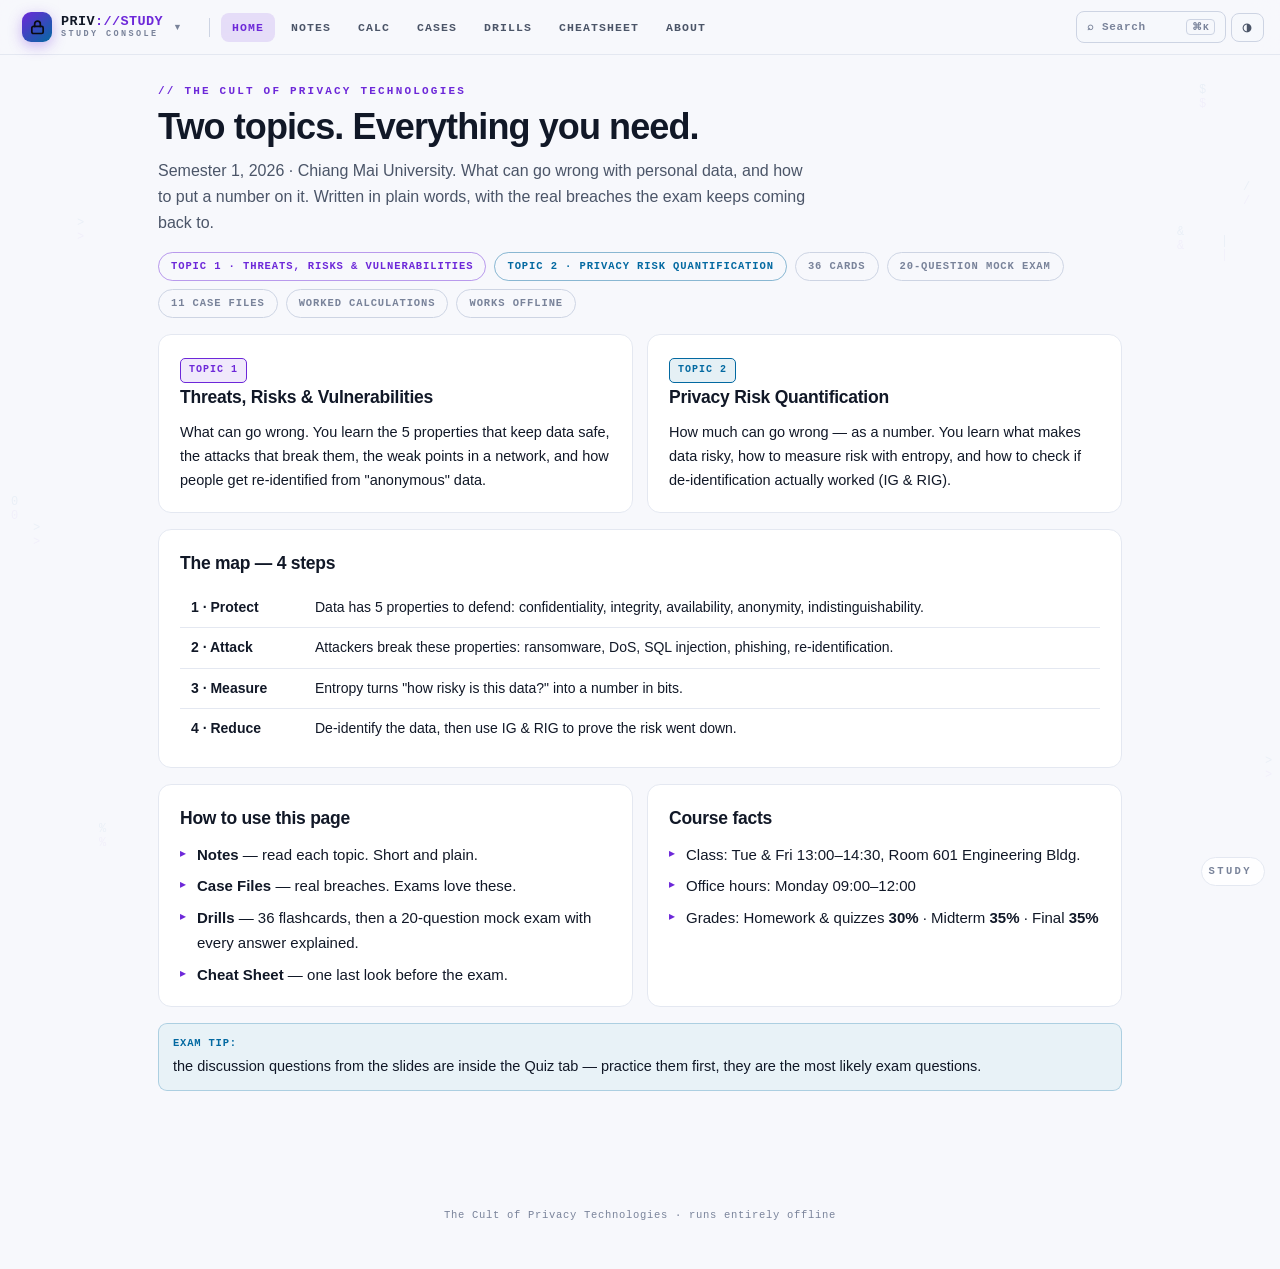
==== commit 05d0f550: "Remove personal and course identifiers; use corrected shared navigation and reading layout" ====
--- a/legacy.html
+++ b/legacy.html
@@ -3,8 +3,8 @@
 <head>
 <meta charset="UTF-8">
 <meta name="viewport" content="width=device-width, initial-scale=1.0">
-<title>PRIV // 269497 Privacy Console</title>
-<meta name="description" content="Offline study console for ISNE 269497 The Cult of Privacy Technologies — threats, risk quantification, real breach case files, flashcards and a mock exam.">
+<title>PRIV // Privacy Console</title>
+<meta name="description" content="Offline study console for The Cult of Privacy Technologies — threats, risk quantification, real breach case files, flashcards and a mock exam.">
 <meta name="theme-color" content="#0a0b12">
 <style>
 :root{
@@ -326,17 +326,17 @@
   <div id="csWrap">
     <button id="logoBtn" aria-haspopup="true" aria-expanded="false" title="Switch course">
       <span class="logomk"><svg width="17" height="17" viewBox="0 0 24 24" fill="none" stroke="#0a0b12" stroke-width="2.4" stroke-linecap="round" stroke-linejoin="round"><rect x="4" y="10.5" width="16" height="10" rx="2.2"/><path d="M8 10.5V7a4 4 0 0 1 8 0v3.5"/></svg></span>
-      <span class="logotx"><b>PRIV<i>://269497</i></b><span>by zann</span></span>
+      <span class="logotx"><b>PRIV<i>://STUDY</i></b><span>study console</span></span>
       <span class="caret">▼</span>
     </button>
     <div id="csPop" role="menu">
       <div class="cshead">// switch course</div>
       <a class="csrow" href="https://zann208.github.io/study/"><span class="csmk" style="color:var(--gr)">ALL</span><span style="flex:1"><b>All courses</b><span>semester overview</span></span><span class="csgo">HOME ↗</span></a>
-      <a class="csrow" href="https://zann208.github.io/netdes/"><span class="csmk" style="color:#22d3ee">NET</span><span style="flex:1"><b>Network Design</b><span>261434 · CPE434</span></span><span class="csgo">OPEN ↗</span></a>
-      <a class="csrow" href="https://zann208.github.io/wnet/"><span class="csmk" style="color:#38bdf8">WLN</span><span style="flex:1"><b>Wireless Networks</b><span>269430</span></span><span class="csgo">OPEN ↗</span></a>
-      <a class="csrow" href="https://zann208.github.io/algo/"><span class="csmk" style="color:#f0b429">ALG</span><span style="flex:1"><b>Algorithms for iSNE</b><span>269202 · ISNE</span></span><span class="csgo">OPEN ↗</span></a>
-      <a class="csrow here" id="csSelf" href="#"><span class="csmk" style="color:var(--vi)">PRV</span><span style="flex:1"><b>Privacy Technologies</b><span>269497 · ISNE</span></span><span class="csgo">HERE</span></a>
-      <a class="csrow" href="https://zann208.github.io/os/"><span class="csmk" style="color:#34d399">OS</span><span style="flex:1"><b>Operating Systems</b><span>261305</span></span><span class="csgo">OPEN &#8599;</span></a>
+      <a class="csrow" href="https://zann208.github.io/netdes/"><span class="csmk" style="color:#22d3ee">NET</span><span style="flex:1"><b>Network Design</b><span>Switching &amp; routing</span></span><span class="csgo">OPEN ↗</span></a>
+      <a class="csrow" href="https://zann208.github.io/wnet/"><span class="csmk" style="color:#38bdf8">WLN</span><span style="flex:1"><b>Wireless Networks</b><span>Wireless engineering</span></span><span class="csgo">OPEN ↗</span></a>
+      <a class="csrow" href="https://zann208.github.io/algo/"><span class="csmk" style="color:#f0b429">ALG</span><span style="flex:1"><b>Algorithms for iSNE</b><span>Algorithms &amp; data structures</span></span><span class="csgo">OPEN ↗</span></a>
+      <a class="csrow here" id="csSelf" href="#"><span class="csmk" style="color:var(--vi)">PRV</span><span style="flex:1"><b>Privacy Technologies</b><span>Privacy &amp; security</span></span><span class="csgo">HERE</span></a>
+      <a class="csrow" href="https://zann208.github.io/os/"><span class="csmk" style="color:#34d399">OS</span><span style="flex:1"><b>Operating Systems</b><span>Systems &amp; scheduling</span></span><span class="csgo">OPEN &#8599;</span></a>
       <div class="csfoot"><a href="https://zann208.github.io" target="_blank" rel="noopener">portfolio ↗</a><a href="https://github.com/Zann208" target="_blank" rel="noopener">github ↗</a></div>
     </div>
   </div>
@@ -347,7 +347,7 @@
   <button class="tabbtn" data-tab="cases">CASES</button>
   <button class="tabbtn" data-tab="drills">DRILLS</button>
   <button class="tabbtn" data-tab="cheat">CHEATSHEET</button>
-  <button class="tabbtn" data-tab="author">AUTHOR</button>
+  <button class="tabbtn" data-tab="author">ABOUT</button>
   <span class="navsp"></span>
   <button class="iconbtn" id="searchBtn"><span>⌕</span><span class="stxt">Search</span><kbd>⌘K</kbd></button>
   <button class="iconbtn" id="themeBtn" title="Light / dark">◑</button>
@@ -368,7 +368,7 @@
 <!-- ============ HOME ============ -->
 <section class="tab on" id="home"><div class="wrap">
   <h1><span class="pre">// THE CULT OF PRIVACY TECHNOLOGIES</span>Two topics. Everything you need.</h1>
-  <p class="lede">ISNE <b>269497</b> · Semester 1, 2026 · Chiang Mai University. What can go wrong with personal data, and how to put a number on it. Written in plain words, with the real breaches the exam keeps coming back to.</p>
+  <p class="lede">Semester 1, 2026 · Chiang Mai University. What can go wrong with personal data, and how to put a number on it. Written in plain words, with the real breaches the exam keeps coming back to.</p>
   <div class="chiprow">
     <span class="chip c1">Topic 1 · Threats, Risks &amp; Vulnerabilities</span>
     <span class="chip c2">Topic 2 · Privacy Risk Quantification</span>
@@ -415,7 +415,6 @@
     <div class="card">
       <h3 style="margin-bottom:10px;">Course facts</h3>
       <ul class="clean" style="font-size:14.5px;">
-        <li>Instructor: Asst. Prof. Jenjira Jaimunk, PhD</li>
         <li>Class: Tue &amp; Fri 13:00–14:30, Room 601 Engineering Bldg.</li>
         <li>Office hours: Monday 09:00–12:00</li>
         <li>Grades: Homework &amp; quizzes <b>30%</b> · Midterm <b>35%</b> · Final <b>35%</b></li>
@@ -558,7 +557,7 @@
       <div class="body">
         <table>
           <tr><th>Element</th><th>Simple meaning</th><th>Example</th></tr>
-          <tr><td><b>Uniqueness</b></td><td>Rare values stand out → easy to re-identify.</td><td>"Jenjira" is rarer than "John" → higher risk.</td></tr>
+          <tr><td><b>Uniqueness</b></td><td>Rare values stand out → easy to re-identify.</td><td>"RareName" is rarer than "John" → higher risk.</td></tr>
           <tr><td><b>Uniformity</b></td><td>The same value repeating for one person across time → easy to infer.</td><td>Someone keeps searching the same illness → the illness is clearly theirs.</td></tr>
           <tr><td><b>Linkable tokens</b></td><td>Values holding personal info (PII) that can link to a person.</td><td>An email address left inside free-text feedback.</td></tr>
           <tr><td><b>Correlation</b></td><td>Knowing one attribute lets you guess another. Also links records <b>across datasets</b>.</td><td>Part-time job ↔ late-submission penalty.</td></tr>
@@ -575,7 +574,7 @@
           <tr><td><b>k-anonymity</b></td><td>Uniqueness</td><td>Every value (or combo of values) must appear in at least <b>k</b> records → each record hides among at least <b>k−1</b> look-alikes.</td></tr>
           <tr><td><b>l-diversity</b></td><td>Uniformity</td><td>Each group of similar records must hold at least <b>l different</b> sensitive values.</td></tr>
         </table>
-        <p><b>k example:</b> k = 5 → at least 5 records share the value "Jenjira", so every record looks like at least 4 others. Harder (not impossible!) to single anyone out.</p>
+        <p><b>k example:</b> k = 5 → at least 5 records share the value "RareName", so every record looks like at least 4 others. Harder (not impossible!) to single anyone out.</p>
         <p><b>l example:</b> a patient has 10 visits all saying "chest pain". With l = 3, the records must be changed so the group shows at least 3 values, e.g. "chest pain", "headache", "fever".</p>
       </div>
     </details>
@@ -1090,7 +1089,7 @@
     <h3><span class="badge b2">T2</span> 4 risky elements → defence models</h3>
     <div class="card">
       <table>
-        <tr><td><b>Uniqueness</b></td><td>Rare values stand out (Jenjira vs John)</td><td>→ <b>k-anonymity</b>: each value combo shared by ≥ k records</td></tr>
+        <tr><td><b>Uniqueness</b></td><td>Rare values stand out (RareName vs John)</td><td>→ <b>k-anonymity</b>: each value combo shared by ≥ k records</td></tr>
         <tr><td><b>Uniformity</b></td><td>Repeated values reveal a person</td><td>→ <b>l-diversity</b>: ≥ l different sensitive values per group</td></tr>
         <tr><td><b>Linkable tokens</b></td><td>PII hiding in the data (emails in free text)</td><td>→ remove/mask direct identifiers</td></tr>
         <tr><td><b>Correlation</b></td><td>One attribute predicts another; links datasets</td><td>→ break correlations, perturb values</td></tr>
@@ -1151,25 +1150,14 @@
 
 <!-- ============ AUTHOR ============ -->
 <section class="tab" id="author"><div class="wrap">
-  <h1><span class="pre">// WHO BUILT THIS</span>Zann</h1>
+  <h1><span class="pre">// ABOUT</span>Study Console</h1>
   <p class="lede">One of four course consoles I built for this semester. Same shell, same keyboard shortcuts, same offline-first rule — open the file and it works, with the Wi-Fi off.</p>
 
-  <div class="panel">
-    <h3>Author</h3>
-    <div class="kv"><b>Name</b><span>Thu Htoo Zan — <b>Zann</b></span></div>
-    <div class="kv"><b>Student ID</b><span>670615524</span></div>
-    <div class="kv"><b>Programme</b><span>Information Systems &amp; Network Engineering (ISNE)</span></div>
-    <div class="kv"><b>Faculty</b><span>Faculty of Engineering, Chiang Mai University</span></div>
-    <div class="kv"><b>Email</b><span><a href="mailto:thuhtoozan_1@cmu.ac.th">thuhtoozan_1@cmu.ac.th</a></span></div>
-    <div class="kv"><b>Links</b><span><a href="https://zann208.github.io" target="_blank" rel="noopener">portfolio</a> · <a href="https://github.com/Zann208" target="_blank" rel="noopener">github</a> · <a href="https://zann208.github.io/study/" target="_blank" rel="noopener">all courses</a></span></div>
-  </div>
 
   <div class="panel pc">
     <h3>This course</h3>
-    <div class="kv"><b>Code</b><span>ISNE 269497</span></div>
     <div class="kv"><b>Title</b><span>The Cult of Privacy Technologies</span></div>
     <div class="kv"><b>Term</b><span>Semester 1, 2026</span></div>
-    <div class="kv"><b>Instructor</b><span>Asst. Prof. Jenjira Jaimunk, PhD</span></div>
     <div class="kv"><b>Class</b><span>Tue &amp; Fri 13:00–14:30 · Room 601, Engineering Building</span></div>
     <div class="kv"><b>Office hours</b><span>Monday 09:00–12:00</span></div>
     <div class="kv"><b>Assessment</b><span>Homework &amp; quizzes 30% · Midterm 35% · Final 35%</span></div>
@@ -1184,10 +1172,10 @@
 </div></section>
 
 </main>
-<div class="footer">ISNE 269497 · The Cult of Privacy Technologies · built by ZANN · runs entirely offline</div>
+<div class="footer">The Cult of Privacy Technologies · runs entirely offline</div>
 </div>
 
-<div id="wm"><i>Z</i>ZANN</div>
+<div id="wm">STUDY</div>
 
 <div id="pal" role="dialog" aria-modal="true" aria-label="Search">
   <div class="palbox">
@@ -1379,7 +1367,7 @@
  {t:1,q:"Reconstruction attack",a:"Rebuilding the original data from synthetic, aggregated or anonymised data — e.g. mobility paths from aggregates."},
  {t:1,q:"Quasi-identifiers",a:"Not unique alone, unique when combined. Gender + date of birth + 5-digit ZIP identifies ~87% of the US population."},
  {t:1,q:"Adversary",a:"A person, group, organisation or government that intends to cause harm through cyber activities (NIST)."},
- {t:2,q:"Uniqueness",a:"How much a value stands out. Rare values ('Jenjira') are riskier than common ones ('John'). Countered by k-anonymity."},
+ {t:2,q:"Uniqueness",a:"How much a value stands out. Rare values ('RareName') are riskier than common ones ('John'). Countered by k-anonymity."},
  {t:2,q:"Uniformity",a:"The same value repeating for one person across events → easy to infer it belongs to them. Countered by l-diversity."},
  {t:2,q:"Linkable tokens",a:"Values containing PII that can link to a person, directly or indirectly — like an email address inside free text."},
  {t:2,q:"Correlation",a:"Knowing one attribute lets you guess another (part-time job ↔ late penalty). Can also link records across datasets."},
@@ -1595,7 +1583,7 @@
   CARDS.forEach(function(c,i){ IDX.push({k:'CARD',t:c.q,s:c.a.slice(0,130),tab:'drills',id:'flash',card:i}); });
   IDX.push({k:'GO',t:'Home',s:'course overview',tab:'home',id:''});
   IDX.push({k:'GO',t:'Mock exam',s:'20 questions',tab:'drills',id:'quiz'});
-  IDX.push({k:'GO',t:'Author',s:'who built this',tab:'author',id:''});
+  IDX.push({k:'GO',t:'About',s:'about this console',tab:'author',id:''});
 })();
 var palSel=0, palHits=[];
 function palRender(q){
